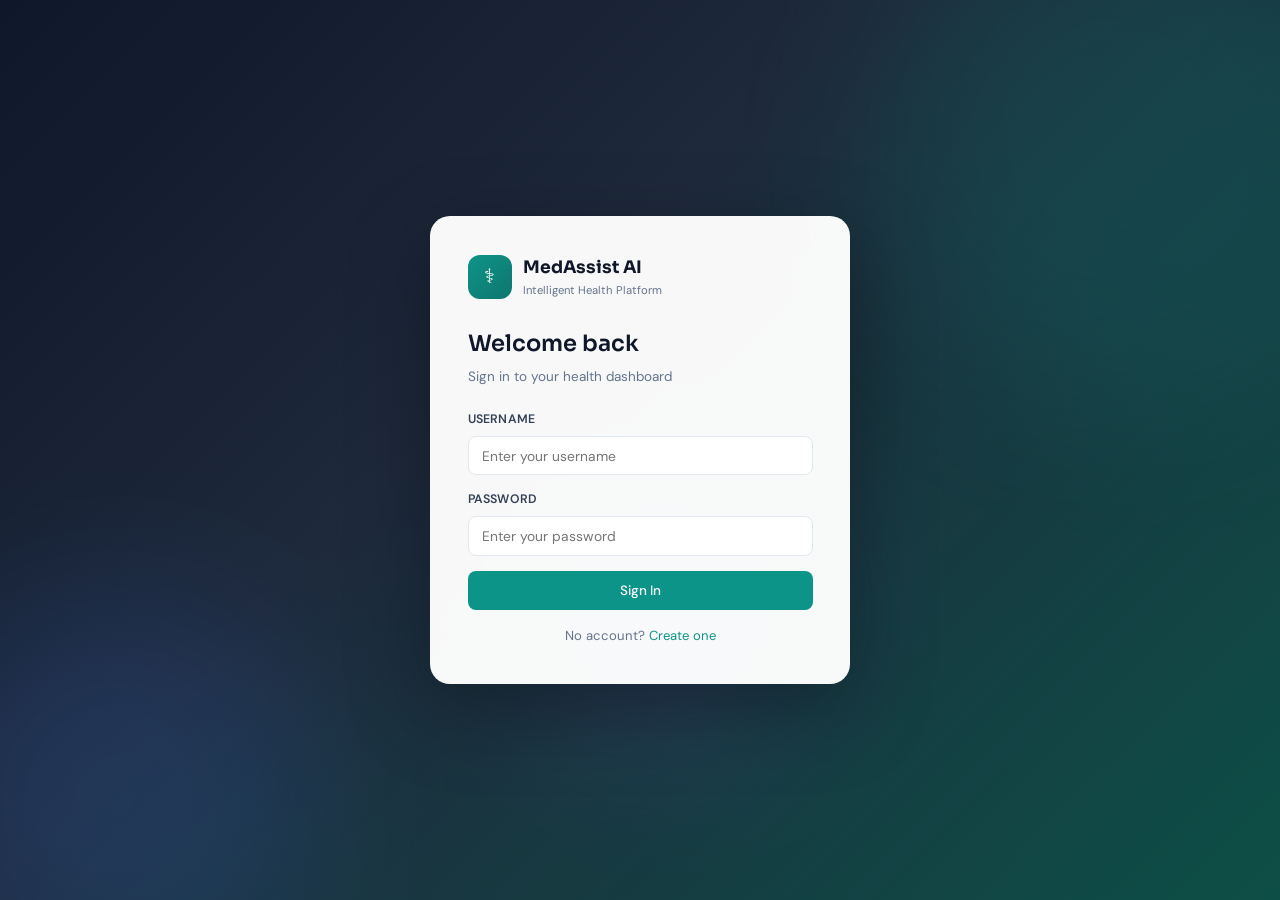
==== frontend/index.html @ d4e904cc "Commit full web app" ====
<!DOCTYPE html>
<html lang="en">
<head>
  <meta charset="UTF-8" />
  <meta name="viewport" content="width=device-width, initial-scale=1.0" />
  <title>MedAssist AI — Intelligent Health Platform</title>
  <link rel="stylesheet" href="style.css" />
  <link rel="preconnect" href="https://fonts.googleapis.com" />
  <link href="https://fonts.googleapis.com/css2?family=DM+Sans:wght@300;400;500;600&family=Sora:wght@400;600;700&display=swap" rel="stylesheet" />
</head>
<body>

<!-- ═══════════════════════════════════════════════════════════
     AUTH SCREENS
════════════════════════════════════════════════════════════ -->
<div id="auth-screen" class="auth-screen">
  <div class="auth-bg">
    <div class="auth-blob auth-blob-1"></div>
    <div class="auth-blob auth-blob-2"></div>
    <div class="auth-blob auth-blob-3"></div>
  </div>

  <div class="auth-card">
    <div class="auth-logo">
      <div class="auth-logo-icon">⚕</div>
      <div>
        <div class="auth-logo-title">MedAssist AI</div>
        <div class="auth-logo-sub">Intelligent Health Platform</div>
      </div>
    </div>

    <!-- Login Form -->
    <div id="login-form" class="auth-panel active">
      <h2 class="auth-heading">Welcome back</h2>
      <p class="auth-desc">Sign in to your health dashboard</p>
      <div id="login-error" class="form-message error hidden"></div>
      <div class="form-group">
        <label>Username</label>
        <input type="text" id="login-username" placeholder="Enter your username" />
      </div>
      <div class="form-group">
        <label>Password</label>
        <input type="password" id="login-password" placeholder="Enter your password" />
      </div>
      <button class="btn btn-primary btn-full" onclick="handleLogin()">Sign In</button>
      <p class="auth-switch">No account? <a href="#" onclick="switchAuth('register')">Create one</a></p>
    </div>

    <!-- Register Form -->
    <div id="register-form" class="auth-panel">
      <h2 class="auth-heading">Create account</h2>
      <p class="auth-desc">Start managing your health journey</p>
      <div id="register-error" class="form-message error hidden"></div>
      <div id="register-success" class="form-message success hidden"></div>
      <div class="form-group">
        <label>Username</label>
        <input type="text" id="reg-username" placeholder="Choose a username" />
      </div>
      <div class="form-group">
        <label>Email</label>
        <input type="email" id="reg-email" placeholder="Your email address" />
      </div>
      <div class="form-group">
        <label>Password</label>
        <input type="password" id="reg-password" placeholder="Minimum 6 characters" />
      </div>
      <button class="btn btn-primary btn-full" onclick="handleRegister()">Create Account</button>
      <p class="auth-switch">Already have an account? <a href="#" onclick="switchAuth('login')">Sign in</a></p>
    </div>
  </div>
</div>

<!-- ═══════════════════════════════════════════════════════════
     MAIN APP
════════════════════════════════════════════════════════════ -->
<div id="app" class="app hidden">

  <!-- SIDEBAR -->
  <aside id="sidebar" class="sidebar">
    <div class="sidebar-logo">
      <div class="sidebar-logo-icon">⚕</div>
      <span>MedAssist AI</span>
    </div>

    <nav class="sidebar-nav">
      <div class="nav-section-label">Overview</div>
      <a href="#" class="nav-item active" data-section="dashboard" onclick="showSection('dashboard')">
        <span class="nav-icon">⊞</span> Dashboard
      </a>

      <div class="nav-section-label">Health Data</div>
      <a href="#" class="nav-item" data-section="profile" onclick="showSection('profile')">
        <span class="nav-icon">◎</span> My Profile
      </a>
      <a href="#" class="nav-item" data-section="diseases" onclick="showSection('diseases')">
        <span class="nav-icon">♡</span> Conditions
      </a>
      <a href="#" class="nav-item" data-section="medications" onclick="showSection('medications')">
        <span class="nav-icon">✦</span> Medications
      </a>

      <div class="nav-section-label">AI Analysis</div>
      <a href="#" class="nav-item" data-section="med-analyzer" onclick="showSection('med-analyzer')">
        <span class="nav-icon">⚡</span> Drug Safety
      </a>
      <a href="#" class="nav-item" data-section="side-effects" onclick="showSection('side-effects')">
        <span class="nav-icon">◈</span> Side Effects
      </a>
      <a href="#" class="nav-item" data-section="alternatives" onclick="showSection('alternatives')">
        <span class="nav-icon">↔</span> Alternatives
      </a>
      <a href="#" class="nav-item" data-section="nutrition" onclick="showSection('nutrition')">
        <span class="nav-icon">❋</span> Nutrition
      </a>

      <div class="nav-section-label">Tools</div>
      <a href="#" class="nav-item" data-section="ocr" onclick="showSection('ocr')">
        <span class="nav-icon">⊡</span> Upload Reports
      </a>
      <a href="#" class="nav-item" data-section="chat" onclick="showSection('chat')">
        <span class="nav-icon">◉</span> Health Chat
      </a>
      <a href="#" class="nav-item" data-section="history" onclick="showSection('history')">
        <span class="nav-icon">◷</span> History
      </a>
      <a href="#" class="nav-item" data-section="reports" onclick="showSection('reports')">
        <span class="nav-icon">⊞</span> PDF Reports
      </a>
    </nav>

    <div class="sidebar-footer">
      <div class="sidebar-user">
        <div class="sidebar-user-avatar" id="sidebar-avatar">U</div>
        <div class="sidebar-user-info">
          <div id="sidebar-username" class="sidebar-user-name">User</div>
          <div class="sidebar-user-role">Patient</div>
        </div>
      </div>
      <button class="btn-logout" onclick="handleLogout()">Sign Out</button>
    </div>
  </aside>

  <!-- MAIN CONTENT -->
  <main class="main-content">
    <!-- Mobile topbar -->
    <div class="topbar">
      <button class="mobile-menu-btn" onclick="toggleSidebar()">☰</button>
      <div class="topbar-title" id="topbar-title">Dashboard</div>
      <div class="topbar-right">
        <span id="topbar-username" class="topbar-user"></span>
      </div>
    </div>

    <div class="content-area">

      <!-- ── DASHBOARD ── -->
      <section id="section-dashboard" class="section active">
        <div class="page-header">
          <h1>Dashboard</h1>
          <p class="page-subtitle">Your health overview at a glance</p>
        </div>
        <div id="dashboard-stats" class="stats-grid">
          <div class="stat-card stat-teal">
            <div class="stat-number" id="stat-diseases">—</div>
            <div class="stat-label">Conditions</div>
            <div class="stat-icon">♡</div>
          </div>
          <div class="stat-card stat-blue">
            <div class="stat-number" id="stat-meds">—</div>
            <div class="stat-label">Medications</div>
            <div class="stat-icon">✦</div>
          </div>
          <div class="stat-card stat-purple">
            <div class="stat-number" id="stat-reports">—</div>
            <div class="stat-label">Reports Uploaded</div>
            <div class="stat-icon">⊡</div>
          </div>
          <div class="stat-card stat-green">
            <div class="stat-number" id="stat-analyses">—</div>
            <div class="stat-label">Analyses Done</div>
            <div class="stat-icon">⚡</div>
          </div>
        </div>

        <div class="dashboard-grid">
          <div class="card">
            <div class="card-header">
              <h3>Profile Summary</h3>
              <button class="btn btn-sm btn-outline" onclick="showSection('profile')">Edit</button>
            </div>
            <div id="dashboard-profile" class="profile-summary">
              <p class="empty-state">No profile yet. <a href="#" onclick="showSection('profile')">Set up your profile →</a></p>
            </div>
          </div>
          <div class="card">
            <div class="card-header">
              <h3>Recent Analyses</h3>
              <button class="btn btn-sm btn-outline" onclick="showSection('history')">View All</button>
            </div>
            <div id="dashboard-recent" class="recent-list">
              <p class="empty-state">No analyses yet.</p>
            </div>
          </div>
        </div>

        <div class="card mt-4">
          <div class="card-header"><h3>Quick Actions</h3></div>
          <div class="quick-actions">
            <button class="quick-action-btn" onclick="showSection('med-analyzer')">
              <span>⚡</span><span>Analyze Drugs</span>
            </button>
            <button class="quick-action-btn" onclick="showSection('side-effects')">
              <span>◈</span><span>Side Effects</span>
            </button>
            <button class="quick-action-btn" onclick="showSection('nutrition')">
              <span>❋</span><span>Nutrition Guide</span>
            </button>
            <button class="quick-action-btn" onclick="showSection('ocr')">
              <span>⊡</span><span>Upload Report</span>
            </button>
            <button class="quick-action-btn" onclick="generatePDF()">
              <span>⊞</span><span>Generate PDF</span>
            </button>
            <button class="quick-action-btn" onclick="showSection('chat')">
              <span>◉</span><span>Health Chat</span>
            </button>
          </div>
        </div>
      </section>

      <!-- ── PROFILE ── -->
      <section id="section-profile" class="section">
        <div class="page-header">
          <h1>My Health Profile</h1>
          <p class="page-subtitle">Your personal health information</p>
        </div>
        <div class="card">
          <div id="profile-msg" class="form-message hidden"></div>
          <div class="form-grid">
            <div class="form-group">
              <label>Full Name *</label>
              <input type="text" id="p-name" placeholder="Your full name" />
            </div>
            <div class="form-group">
              <label>Age</label>
              <input type="number" id="p-age" placeholder="Age in years" min="1" max="150" />
            </div>
            <div class="form-group">
              <label>Gender</label>
              <select id="p-gender">
                <option value="">Select gender</option>
                <option>Male</option>
                <option>Female</option>
                <option>Non-binary</option>
                <option>Prefer not to say</option>
              </select>
            </div>
            <div class="form-group">
              <label>Weight (kg)</label>
              <input type="number" id="p-weight" placeholder="Weight in kg" step="0.1" />
            </div>
            <div class="form-group">
              <label>Height (cm)</label>
              <input type="number" id="p-height" placeholder="Height in cm" step="0.1" />
            </div>
            <div class="form-group">
              <label>Blood Group</label>
              <select id="p-blood">
                <option value="">Select blood group</option>
                <option>A+</option><option>A-</option>
                <option>B+</option><option>B-</option>
                <option>AB+</option><option>AB-</option>
                <option>O+</option><option>O-</option>
              </select>
            </div>
          </div>
          <button class="btn btn-primary" onclick="saveProfile()">Save Profile</button>
        </div>
      </section>

      <!-- ── DISEASES ── -->
      <section id="section-diseases" class="section">
        <div class="page-header">
          <h1>Medical Conditions</h1>
          <p class="page-subtitle">Track your health conditions</p>
        </div>
        <div class="card">
          <div class="card-header"><h3>Add Condition</h3></div>
          <div id="disease-msg" class="form-message hidden"></div>
          <div class="form-grid">
            <div class="form-group">
              <label>Condition Name *</label>
              <input type="text" id="d-name" placeholder="e.g. Diabetes, Hypertension" />
            </div>
            <div class="form-group">
              <label>Severity</label>
              <select id="d-severity">
                <option value="">Select severity</option>
                <option>Mild</option><option>Moderate</option><option>Severe</option><option>Chronic</option>
              </select>
            </div>
            <div class="form-group">
              <label>Diagnosis Date</label>
              <input type="date" id="d-date" />
            </div>
            <div class="form-group form-span-2">
              <label>Notes</label>
              <input type="text" id="d-notes" placeholder="Additional notes (optional)" />
            </div>
          </div>
          <button class="btn btn-primary" onclick="addDisease()">Add Condition</button>
        </div>
        <div class="card mt-4">
          <div class="card-header"><h3>My Conditions</h3></div>
          <div id="diseases-list" class="items-list">
            <p class="empty-state">No conditions recorded.</p>
          </div>
        </div>
      </section>

      <!-- ── MEDICATIONS ── -->
      <section id="section-medications" class="section">
        <div class="page-header">
          <h1>Medications</h1>
          <p class="page-subtitle">Track your current medications</p>
        </div>
        <div class="card">
          <div class="card-header"><h3>Add Medication</h3></div>
          <div id="med-msg" class="form-message hidden"></div>
          <div class="form-grid">
            <div class="form-group">
              <label>Medicine Name *</label>
              <input type="text" id="m-name" placeholder="e.g. Metformin, Lisinopril" />
            </div>
            <div class="form-group">
              <label>Dosage</label>
              <input type="text" id="m-dosage" placeholder="e.g. 500mg, 10mg" />
            </div>
            <div class="form-group">
              <label>Frequency</label>
              <select id="m-frequency">
                <option value="">Select frequency</option>
                <option>Once daily</option>
                <option>Twice daily</option>
                <option>Three times daily</option>
                <option>Four times daily</option>
                <option>Every 8 hours</option>
                <option>Every 12 hours</option>
                <option>As needed</option>
                <option>Weekly</option>
              </select>
            </div>
            <div class="form-group form-span-2">
              <label>Notes</label>
              <input type="text" id="m-notes" placeholder="e.g. Take with food, Before bedtime" />
            </div>
          </div>
          <button class="btn btn-primary" onclick="addMedication()">Add Medication</button>
        </div>
        <div class="card mt-4">
          <div class="card-header"><h3>Current Medications</h3></div>
          <div id="medications-list" class="items-list">
            <p class="empty-state">No medications recorded.</p>
          </div>
        </div>
      </section>

      <!-- ── OCR UPLOAD ── -->
      <section id="section-ocr" class="section">
        <div class="page-header">
          <h1>Upload Medical Reports</h1>
          <p class="page-subtitle">Extract information from prescriptions and reports using AI-powered OCR</p>
        </div>
        <div class="card">
          <div class="upload-zone" id="upload-zone" onclick="document.getElementById('ocr-file').click()">
            <div class="upload-icon">⊡</div>
            <div class="upload-title">Drop your file here</div>
            <div class="upload-sub">PDF, PNG, JPG, JPEG — Max 20MB</div>
            <button class="btn btn-outline mt-2">Choose File</button>
            <input type="file" id="ocr-file" accept=".pdf,.png,.jpg,.jpeg" style="display:none" onchange="handleFileSelect(this)" />
          </div>
          <div id="ocr-selected" class="ocr-selected hidden">
            <div class="selected-file">
              <span id="ocr-filename">—</span>
              <button class="btn btn-sm btn-primary" onclick="uploadOCR()">
                <span id="ocr-btn-text">Extract Text</span>
              </button>
            </div>
          </div>
        </div>

        <div id="ocr-result-card" class="card mt-4 hidden">
          <div class="card-header"><h3>Extracted Content</h3></div>
          <div id="ocr-result-body"></div>
        </div>

        <div class="card mt-4">
          <div class="card-header"><h3>Uploaded Reports</h3></div>
          <div id="ocr-history-list" class="items-list">
            <p class="empty-state">No reports uploaded yet.</p>
          </div>
        </div>
      </section>

      <!-- ── MEDICATION ANALYZER ── -->
      <section id="section-med-analyzer" class="section">
        <div class="page-header">
          <h1>Drug Safety Analyzer</h1>
          <p class="page-subtitle">Check medication interactions and safety risks using AI</p>
        </div>
        <div class="card">
          <div class="form-group">
            <label>Enter Medicines (one per line or comma-separated)</label>
            <textarea id="ma-medicines" rows="4" placeholder="Paracetamol&#10;Ibuprofen&#10;Aspirin"></textarea>
          </div>
          <button class="btn btn-primary" onclick="analyzeMedications()">
            <span id="ma-btn-text">⚡ Analyze Safety</span>
          </button>
        </div>

        <div id="ma-result" class="hidden"></div>
      </section>

      <!-- ── SIDE EFFECTS ── -->
      <section id="section-side-effects" class="section">
        <div class="page-header">
          <h1>Side Effect Analyzer</h1>
          <p class="page-subtitle">Get comprehensive side effect information for any medication</p>
        </div>
        <div class="card">
          <div class="form-group">
            <label>Medicine Name</label>
            <input type="text" id="se-medicine" placeholder="e.g. Metformin, Aspirin, Omeprazole" />
          </div>
          <button class="btn btn-primary" onclick="analyzeSideEffects()">
            <span id="se-btn-text">◈ Get Side Effects</span>
          </button>
        </div>

        <div id="se-result" class="hidden"></div>
      </section>

      <!-- ── ALTERNATIVES ── -->
      <section id="section-alternatives" class="section">
        <div class="page-header">
          <h1>Alternative Medicines</h1>
          <p class="page-subtitle">Discover safer or more accessible alternatives to your medications</p>
        </div>
        <div class="card">
          <div class="form-group">
            <label>Medicine Name</label>
            <input type="text" id="alt-medicine" placeholder="e.g. Ibuprofen, Metoprolol, Atorvastatin" />
          </div>
          <button class="btn btn-primary" onclick="analyzeAlternatives()">
            <span id="alt-btn-text">↔ Find Alternatives</span>
          </button>
        </div>

        <div id="alt-result" class="hidden"></div>
      </section>

      <!-- ── NUTRITION ── -->
      <section id="section-nutrition" class="section">
        <div class="page-header">
          <h1>Personalized Nutrition Guide</h1>
          <p class="page-subtitle">AI-generated dietary guidance based on your health profile, conditions, and medications</p>
        </div>
        <div class="card">
          <p>Your personalized nutrition plan is based on your saved profile, conditions, and medications.</p>
          <div class="disclaimer-box">
            ⚠️ <strong>Educational guidance only.</strong> This is not a substitute for professional dietitian advice.
          </div>
          <button class="btn btn-primary mt-3" onclick="analyzeNutrition()">
            <span id="nut-btn-text">❋ Generate My Nutrition Plan</span>
          </button>
        </div>

        <div id="nut-result" class="hidden"></div>
      </section>

      <!-- ── CHAT ── -->
      <section id="section-chat" class="section">
        <div class="page-header">
          <h1>Health Chat Assistant</h1>
          <p class="page-subtitle">Ask anything about your health, medications, or conditions</p>
        </div>
        <div class="chat-container card">
          <div class="chat-messages" id="chat-messages">
            <div class="chat-welcome">
              <div class="chat-welcome-icon">◉</div>
              <h3>Hello! I'm your AI health assistant.</h3>
              <p>Ask me about medications, side effects, drug interactions, or dietary advice.</p>
              <div class="chat-suggestions">
                <button class="chat-suggestion" onclick="sendSuggestion('What are the side effects of Metformin?')">Side effects of Metformin?</button>
                <button class="chat-suggestion" onclick="sendSuggestion('Can I take Ibuprofen and Aspirin together?')">Ibuprofen + Aspirin safe?</button>
                <button class="chat-suggestion" onclick="sendSuggestion('What foods should I avoid with diabetes?')">Foods to avoid for diabetes</button>
              </div>
            </div>
          </div>
          <div class="chat-input-area">
            <input type="text" id="chat-input" placeholder="Ask a health question..." onkeypress="if(event.key==='Enter') sendChat()" />
            <button class="btn btn-primary" onclick="sendChat()">Send</button>
            <button class="btn btn-outline" onclick="clearChat()" title="Clear history">✕</button>
          </div>
        </div>
      </section>

      <!-- ── HISTORY ── -->
      <section id="section-history" class="section">
        <div class="page-header">
          <h1>Analysis History</h1>
          <p class="page-subtitle">Your previous AI analyses and results</p>
        </div>
        <div class="card">
          <div id="history-list" class="items-list">
            <p class="empty-state">No analyses yet.</p>
          </div>
        </div>
      </section>

      <!-- ── PDF REPORTS ── -->
      <section id="section-reports" class="section">
        <div class="page-header">
          <h1>PDF Health Reports</h1>
          <p class="page-subtitle">Generate and download your comprehensive health report</p>
        </div>
        <div class="card">
          <h3 class="mb-2">Generate New Report</h3>
          <p class="text-muted mb-3">Your report will include your profile, conditions, medications, and recent analyses.</p>
          <div id="pdf-msg" class="form-message hidden"></div>
          <button class="btn btn-primary" onclick="generatePDF()">
            <span id="pdf-btn-text">⊞ Generate PDF Report</span>
          </button>
        </div>
        <div class="card mt-4">
          <div class="card-header"><h3>Generated Reports</h3></div>
          <div id="reports-list" class="items-list">
            <p class="empty-state">No reports generated yet.</p>
          </div>
        </div>
      </section>

    </div><!-- end content-area -->
  </main>
</div><!-- end app -->

<!-- Global Loading Overlay -->
<div id="loading-overlay" class="loading-overlay hidden">
  <div class="loading-spinner"></div>
  <div class="loading-text" id="loading-text">Analyzing...</div>
</div>

<!-- Toast Notification -->
<div id="toast" class="toast hidden"></div>

<script src="script.js"></script>
</body>
</html>
---- frontend/style.css ----
/* ═══════════════════════════════════════════════════════════
   MedAssist AI — Stylesheet
   Modern healthcare design with teal accent palette
════════════════════════════════════════════════════════════ */

:root {
  --teal: #0d9488;
  --teal-light: #14b8a6;
  --teal-xlight: #ccfbf1;
  --teal-dark: #0f766e;
  --blue: #3b82f6;
  --blue-light: #eff6ff;
  --purple: #8b5cf6;
  --purple-light: #f5f3ff;
  --green: #22c55e;
  --green-light: #f0fdf4;
  --orange: #f59e0b;
  --orange-light: #fffbeb;
  --red: #ef4444;
  --red-light: #fef2f2;
  --dark: #0f172a;
  --dark-2: #1e293b;
  --dark-3: #334155;
  --gray: #64748b;
  --gray-light: #94a3b8;
  --border: #e2e8f0;
  --bg: #f8fafc;
  --bg-2: #f1f5f9;
  --white: #ffffff;
  --sidebar-w: 240px;
  --topbar-h: 60px;
  --radius: 12px;
  --radius-sm: 8px;
  --shadow: 0 1px 3px rgba(0,0,0,.08), 0 4px 16px rgba(0,0,0,.05);
  --shadow-md: 0 4px 6px rgba(0,0,0,.07), 0 10px 40px rgba(0,0,0,.08);
  --font-body: 'DM Sans', -apple-system, sans-serif;
  --font-heading: 'Sora', -apple-system, sans-serif;
}

*, *::before, *::after { box-sizing: border-box; margin: 0; padding: 0; }

html { font-size: 15px; scroll-behavior: smooth; }

body {
  font-family: var(--font-body);
  background: var(--bg);
  color: var(--dark-2);
  line-height: 1.6;
  -webkit-font-smoothing: antialiased;
}

.hidden { display: none !important; }
a { color: var(--teal); text-decoration: none; }
a:hover { text-decoration: underline; }
textarea { resize: vertical; }

/* ── TYPOGRAPHY ─────────────────────────────────────────── */
h1 { font-family: var(--font-heading); font-size: 1.7rem; font-weight: 700; color: var(--dark); }
h2 { font-family: var(--font-heading); font-size: 1.35rem; font-weight: 600; color: var(--dark); }
h3 { font-family: var(--font-heading); font-size: 1.05rem; font-weight: 600; color: var(--dark-2); }
.text-muted { color: var(--gray); font-size: 0.9rem; }
.mb-2 { margin-bottom: 0.5rem; }
.mb-3 { margin-bottom: 0.75rem; }
.mt-2 { margin-top: 0.5rem; }
.mt-3 { margin-top: 0.75rem; }
.mt-4 { margin-top: 1.25rem; }

/* ═══════════════════════════════════════════════════════════
   AUTH SCREEN
════════════════════════════════════════════════════════════ */
.auth-screen {
  min-height: 100vh;
  display: flex;
  align-items: center;
  justify-content: center;
  background: linear-gradient(135deg, #0f172a 0%, #1e293b 40%, #0d4f47 100%);
  position: relative;
  overflow: hidden;
}

.auth-bg { position: absolute; inset: 0; pointer-events: none; }
.auth-blob {
  position: absolute;
  border-radius: 50%;
  filter: blur(80px);
  opacity: 0.15;
  animation: blob-float 8s ease-in-out infinite;
}
.auth-blob-1 { width: 500px; height: 500px; background: var(--teal); top: -100px; right: -100px; }
.auth-blob-2 { width: 400px; height: 400px; background: var(--blue); bottom: -100px; left: -80px; animation-delay: -3s; }
.auth-blob-3 { width: 300px; height: 300px; background: var(--purple); top: 50%; left: 40%; animation-delay: -5s; }
@keyframes blob-float { 0%,100% { transform: translateY(0) scale(1); } 50% { transform: translateY(-20px) scale(1.05); } }

.auth-card {
  background: rgba(255,255,255,0.97);
  border-radius: 20px;
  padding: 2.5rem;
  width: 420px;
  max-width: 95vw;
  box-shadow: 0 25px 80px rgba(0,0,0,0.35);
  position: relative;
  z-index: 2;
}

.auth-logo {
  display: flex;
  align-items: center;
  gap: 0.75rem;
  margin-bottom: 1.75rem;
}
.auth-logo-icon {
  width: 44px; height: 44px;
  background: linear-gradient(135deg, var(--teal) 0%, var(--teal-dark) 100%);
  border-radius: 12px;
  display: flex; align-items: center; justify-content: center;
  font-size: 1.3rem; color: white;
}
.auth-logo-title { font-family: var(--font-heading); font-weight: 700; font-size: 1.15rem; color: var(--dark); }
.auth-logo-sub { font-size: 0.75rem; color: var(--gray); }

.auth-panel { display: none; }
.auth-panel.active { display: block; }

.auth-heading { font-family: var(--font-heading); font-size: 1.5rem; margin-bottom: 0.3rem; }
.auth-desc { color: var(--gray); font-size: 0.9rem; margin-bottom: 1.5rem; }
.auth-switch { text-align: center; margin-top: 1rem; font-size: 0.875rem; color: var(--gray); }

/* ═══════════════════════════════════════════════════════════
   FORMS
════════════════════════════════════════════════════════════ */
.form-group {
  margin-bottom: 1rem;
}
.form-group label {
  display: block;
  font-size: 0.82rem;
  font-weight: 600;
  color: var(--dark-3);
  margin-bottom: 0.4rem;
  letter-spacing: 0.02em;
  text-transform: uppercase;
}
.form-group input,
.form-group select,
.form-group textarea {
  width: 100%;
  padding: 0.65rem 0.9rem;
  border: 1.5px solid var(--border);
  border-radius: var(--radius-sm);
  font-family: var(--font-body);
  font-size: 0.92rem;
  color: var(--dark-2);
  background: var(--white);
  transition: border-color .2s, box-shadow .2s;
  outline: none;
}
.form-group input:focus,
.form-group select:focus,
.form-group textarea:focus {
  border-color: var(--teal);
  box-shadow: 0 0 0 3px rgba(13,148,136,0.12);
}
.form-grid {
  display: grid;
  grid-template-columns: 1fr 1fr;
  gap: 0.75rem 1rem;
  margin-bottom: 1.25rem;
}
.form-span-2 { grid-column: span 2; }

.form-message {
  padding: 0.75rem 1rem;
  border-radius: var(--radius-sm);
  font-size: 0.875rem;
  margin-bottom: 1rem;
}
.form-message.error { background: var(--red-light); color: #b91c1c; border: 1px solid #fca5a5; }
.form-message.success { background: var(--green-light); color: #15803d; border: 1px solid #86efac; }
.form-message.info { background: var(--blue-light); color: #1e40af; border: 1px solid #93c5fd; }

/* ═══════════════════════════════════════════════════════════
   BUTTONS
════════════════════════════════════════════════════════════ */
.btn {
  display: inline-flex;
  align-items: center;
  gap: 0.4rem;
  padding: 0.6rem 1.25rem;
  border-radius: var(--radius-sm);
  font-family: var(--font-body);
  font-size: 0.9rem;
  font-weight: 500;
  cursor: pointer;
  border: none;
  transition: all .2s;
  text-decoration: none;
}
.btn:disabled { opacity: 0.6; cursor: not-allowed; }
.btn-primary { background: var(--teal); color: white; }
.btn-primary:hover:not(:disabled) { background: var(--teal-dark); transform: translateY(-1px); box-shadow: 0 4px 12px rgba(13,148,136,0.3); }
.btn-outline { background: transparent; color: var(--teal); border: 1.5px solid var(--teal); }
.btn-outline:hover:not(:disabled) { background: var(--teal-xlight); }
.btn-danger { background: var(--red); color: white; }
.btn-danger:hover:not(:disabled) { background: #dc2626; }
.btn-ghost { background: transparent; color: var(--gray); border: 1.5px solid var(--border); }
.btn-ghost:hover { background: var(--bg-2); }
.btn-sm { padding: 0.35rem 0.75rem; font-size: 0.8rem; }
.btn-full { width: 100%; justify-content: center; padding: 0.75rem; }

.btn-logout {
  width: 100%;
  padding: 0.5rem;
  background: transparent;
  border: 1.5px solid rgba(255,255,255,0.15);
  color: rgba(255,255,255,0.7);
  border-radius: var(--radius-sm);
  font-size: 0.8rem;
  cursor: pointer;
  transition: all .2s;
  font-family: var(--font-body);
}
.btn-logout:hover { background: rgba(255,255,255,0.08); color: white; }

/* ═══════════════════════════════════════════════════════════
   LAYOUT — APP SHELL
════════════════════════════════════════════════════════════ */
.app {
  display: flex;
  min-height: 100vh;
}

/* ── SIDEBAR ─────────────────────────────────────────────── */
.sidebar {
  width: var(--sidebar-w);
  background: var(--dark);
  color: rgba(255,255,255,0.85);
  display: flex;
  flex-direction: column;
  position: fixed;
  top: 0; left: 0;
  height: 100vh;
  z-index: 100;
  overflow-y: auto;
  transition: transform .3s ease;
}
.sidebar-logo {
  display: flex;
  align-items: center;
  gap: 0.65rem;
  padding: 1.25rem 1.1rem;
  border-bottom: 1px solid rgba(255,255,255,0.08);
  font-family: var(--font-heading);
  font-weight: 700;
  font-size: 0.95rem;
  color: white;
}
.sidebar-logo-icon {
  width: 34px; height: 34px;
  background: var(--teal);
  border-radius: 9px;
  display: flex; align-items: center; justify-content: center;
  font-size: 1rem; flex-shrink: 0;
}
.sidebar-nav {
  flex: 1;
  padding: 0.75rem 0.6rem;
  overflow-y: auto;
}
.nav-section-label {
  font-size: 0.68rem;
  font-weight: 600;
  text-transform: uppercase;
  letter-spacing: 0.1em;
  color: rgba(255,255,255,0.35);
  padding: 0.75rem 0.5rem 0.3rem;
}
.nav-item {
  display: flex;
  align-items: center;
  gap: 0.6rem;
  padding: 0.55rem 0.75rem;
  border-radius: var(--radius-sm);
  color: rgba(255,255,255,0.65);
  font-size: 0.875rem;
  font-weight: 500;
  transition: all .15s;
  cursor: pointer;
  text-decoration: none;
  margin-bottom: 1px;
}
.nav-item:hover { background: rgba(255,255,255,0.07); color: rgba(255,255,255,0.9); }
.nav-item.active { background: var(--teal); color: white; }
.nav-icon { width: 20px; text-align: center; font-size: 0.9rem; opacity: 0.9; }
.sidebar-footer {
  padding: 1rem;
  border-top: 1px solid rgba(255,255,255,0.08);
}
.sidebar-user {
  display: flex;
  align-items: center;
  gap: 0.6rem;
  margin-bottom: 0.6rem;
}
.sidebar-user-avatar {
  width: 32px; height: 32px;
  background: var(--teal);
  border-radius: 50%;
  display: flex; align-items: center; justify-content: center;
  font-size: 0.8rem;
  font-weight: 600;
  color: white;
  text-transform: uppercase;
}
.sidebar-user-name { font-size: 0.85rem; font-weight: 600; color: white; }
.sidebar-user-role { font-size: 0.72rem; color: rgba(255,255,255,0.4); }

/* ── MAIN CONTENT ────────────────────────────────────────── */
.main-content {
  flex: 1;
  margin-left: var(--sidebar-w);
  display: flex;
  flex-direction: column;
  min-height: 100vh;
}

.topbar {
  position: sticky;
  top: 0;
  height: var(--topbar-h);
  background: var(--white);
  border-bottom: 1px solid var(--border);
  display: flex;
  align-items: center;
  padding: 0 1.5rem;
  gap: 1rem;
  z-index: 50;
  box-shadow: 0 1px 4px rgba(0,0,0,0.06);
}
.topbar-title {
  font-family: var(--font-heading);
  font-weight: 600;
  font-size: 1rem;
  color: var(--dark-2);
  flex: 1;
}
.topbar-right { color: var(--gray); font-size: 0.85rem; }
.topbar-user { font-weight: 500; color: var(--dark-3); }
.mobile-menu-btn {
  display: none;
  background: none;
  border: none;
  font-size: 1.2rem;
  cursor: pointer;
  color: var(--dark-2);
}

.content-area { padding: 1.5rem; flex: 1; }

/* ── SECTIONS ────────────────────────────────────────────── */
.section { display: none; }
.section.active { display: block; animation: fade-in .2s ease; }
@keyframes fade-in { from { opacity: 0; transform: translateY(4px); } to { opacity: 1; transform: translateY(0); } }

.page-header { margin-bottom: 1.5rem; }
.page-header h1 { margin-bottom: 0.25rem; }
.page-subtitle { color: var(--gray); font-size: 0.92rem; }

/* ── CARDS ───────────────────────────────────────────────── */
.card {
  background: var(--white);
  border-radius: var(--radius);
  padding: 1.4rem;
  box-shadow: var(--shadow);
  border: 1px solid var(--border);
}
.card-header {
  display: flex;
  align-items: center;
  justify-content: space-between;
  margin-bottom: 1.1rem;
}
.card-header h3 { font-size: 1rem; }

/* ── DASHBOARD ───────────────────────────────────────────── */
.stats-grid {
  display: grid;
  grid-template-columns: repeat(4, 1fr);
  gap: 1rem;
  margin-bottom: 1.25rem;
}
.stat-card {
  border-radius: var(--radius);
  padding: 1.25rem 1.4rem;
  position: relative;
  overflow: hidden;
  color: white;
}
.stat-teal { background: linear-gradient(135deg, var(--teal) 0%, var(--teal-dark) 100%); }
.stat-blue { background: linear-gradient(135deg, #3b82f6 0%, #2563eb 100%); }
.stat-purple { background: linear-gradient(135deg, #8b5cf6 0%, #7c3aed 100%); }
.stat-green { background: linear-gradient(135deg, #22c55e 0%, #16a34a 100%); }
.stat-number { font-family: var(--font-heading); font-size: 2rem; font-weight: 700; line-height: 1; }
.stat-label { font-size: 0.8rem; opacity: 0.85; margin-top: 0.3rem; }
.stat-icon { position: absolute; right: 1rem; top: 50%; transform: translateY(-50%); font-size: 2.2rem; opacity: 0.15; }

.dashboard-grid {
  display: grid;
  grid-template-columns: 1fr 1fr;
  gap: 1rem;
}
.profile-summary { color: var(--dark-2); font-size: 0.9rem; line-height: 1.8; }
.profile-summary .pi { display: flex; gap: 0.5rem; }
.profile-summary .pi-label { color: var(--gray); min-width: 80px; font-size: 0.8rem; font-weight: 600; text-transform: uppercase; }

.quick-actions {
  display: grid;
  grid-template-columns: repeat(6, 1fr);
  gap: 0.75rem;
}
.quick-action-btn {
  display: flex;
  flex-direction: column;
  align-items: center;
  gap: 0.4rem;
  padding: 1rem 0.5rem;
  background: var(--bg);
  border: 1.5px solid var(--border);
  border-radius: var(--radius);
  cursor: pointer;
  font-size: 0.78rem;
  font-family: var(--font-body);
  color: var(--dark-3);
  font-weight: 500;
  transition: all .2s;
}
.quick-action-btn span:first-child { font-size: 1.4rem; }
.quick-action-btn:hover { border-color: var(--teal); background: var(--teal-xlight); color: var(--teal-dark); }

.recent-list { display: flex; flex-direction: column; gap: 0.5rem; }
.recent-item {
  display: flex;
  align-items: center;
  gap: 0.75rem;
  padding: 0.5rem;
  border-radius: var(--radius-sm);
  border: 1px solid var(--border);
  font-size: 0.85rem;
}
.recent-badge {
  padding: 0.2rem 0.6rem;
  border-radius: 100px;
  font-size: 0.7rem;
  font-weight: 600;
  background: var(--teal-xlight);
  color: var(--teal-dark);
}
.recent-text { flex: 1; }
.recent-date { color: var(--gray-light); font-size: 0.75rem; }

/* ── ITEMS LIST (diseases, medications) ──────────────────── */
.items-list { display: flex; flex-direction: column; gap: 0.6rem; }
.item-row {
  display: flex;
  align-items: center;
  gap: 0.75rem;
  padding: 0.8rem 1rem;
  background: var(--bg);
  border-radius: var(--radius-sm);
  border: 1px solid var(--border);
  transition: border-color .15s;
}
.item-row:hover { border-color: var(--teal); }
.item-icon {
  width: 36px; height: 36px;
  border-radius: 10px;
  display: flex; align-items: center; justify-content: center;
  font-size: 0.9rem;
  flex-shrink: 0;
}
.item-icon-teal { background: var(--teal-xlight); color: var(--teal); }
.item-icon-blue { background: var(--blue-light); color: var(--blue); }
.item-body { flex: 1; }
.item-title { font-weight: 600; font-size: 0.9rem; color: var(--dark-2); }
.item-subtitle { font-size: 0.78rem; color: var(--gray); margin-top: 1px; }
.item-actions { display: flex; gap: 0.4rem; }
.empty-state { color: var(--gray-light); font-size: 0.9rem; text-align: center; padding: 1.5rem; }
.badge {
  display: inline-block;
  padding: 0.15rem 0.55rem;
  border-radius: 100px;
  font-size: 0.72rem;
  font-weight: 600;
}
.badge-teal { background: var(--teal-xlight); color: var(--teal-dark); }
.badge-orange { background: var(--orange-light); color: #b45309; }
.badge-red { background: var(--red-light); color: #b91c1c; }
.badge-green { background: var(--green-light); color: #15803d; }
.badge-blue { background: var(--blue-light); color: #1e40af; }

/* ── OCR UPLOAD ──────────────────────────────────────────── */
.upload-zone {
  border: 2.5px dashed var(--border);
  border-radius: var(--radius);
  padding: 3rem 2rem;
  text-align: center;
  cursor: pointer;
  transition: all .2s;
  background: var(--bg);
}
.upload-zone:hover { border-color: var(--teal); background: var(--teal-xlight); }
.upload-icon { font-size: 3rem; margin-bottom: 0.75rem; opacity: 0.4; }
.upload-title { font-family: var(--font-heading); font-weight: 600; margin-bottom: 0.25rem; }
.upload-sub { color: var(--gray); font-size: 0.85rem; }
.ocr-selected { margin-top: 1rem; }
.selected-file {
  display: flex;
  align-items: center;
  justify-content: space-between;
  padding: 0.75rem 1rem;
  background: var(--teal-xlight);
  border-radius: var(--radius-sm);
  border: 1px solid #99f6e4;
  font-size: 0.875rem;
  color: var(--teal-dark);
  font-weight: 500;
  gap: 1rem;
}

/* ── AI ANALYSIS RESULTS ─────────────────────────────────── */
.result-card {
  background: var(--white);
  border-radius: var(--radius);
  border: 1px solid var(--border);
  box-shadow: var(--shadow);
  overflow: hidden;
  margin-top: 1.25rem;
}
.result-header {
  padding: 1.25rem 1.4rem;
  display: flex;
  align-items: center;
  gap: 1rem;
  border-bottom: 1px solid var(--border);
}
.result-risk-badge {
  padding: 0.35rem 1rem;
  border-radius: 100px;
  font-size: 0.85rem;
  font-weight: 700;
}
.risk-safe { background: var(--green-light); color: #15803d; border: 1.5px solid #86efac; }
.risk-moderate { background: var(--orange-light); color: #b45309; border: 1.5px solid #fcd34d; }
.risk-high { background: var(--red-light); color: #b91c1c; border: 1.5px solid #fca5a5; }
.risk-dangerous { background: #450a0a; color: #fca5a5; border: 1.5px solid #7f1d1d; }

.result-body { padding: 1.4rem; }
.result-section { margin-bottom: 1.25rem; }
.result-section-title {
  font-size: 0.8rem;
  font-weight: 700;
  text-transform: uppercase;
  letter-spacing: 0.06em;
  color: var(--gray);
  margin-bottom: 0.5rem;
}
.result-list {
  display: flex;
  flex-direction: column;
  gap: 0.35rem;
}
.result-list-item {
  display: flex;
  align-items: flex-start;
  gap: 0.5rem;
  font-size: 0.875rem;
  color: var(--dark-2);
}
.result-list-item::before { content: "•"; color: var(--teal); font-weight: 700; flex-shrink: 0; }

.alt-cards-grid {
  display: grid;
  grid-template-columns: repeat(auto-fill, minmax(220px, 1fr));
  gap: 0.75rem;
  margin-top: 0.75rem;
}
.alt-card {
  background: var(--bg);
  border-radius: var(--radius-sm);
  padding: 1rem;
  border: 1.5px solid var(--border);
  transition: border-color .15s;
}
.alt-card:hover { border-color: var(--teal); }
.alt-card-name { font-weight: 700; font-size: 0.95rem; margin-bottom: 0.25rem; color: var(--dark); }
.alt-card-type { font-size: 0.72rem; }
.alt-card-reason { font-size: 0.82rem; color: var(--gray); margin-top: 0.4rem; line-height: 1.5; }
.alt-card-note { font-size: 0.78rem; color: var(--orange); margin-top: 0.3rem; }

/* Nutrition cards */
.nut-grid {
  display: grid;
  grid-template-columns: 1fr 1fr;
  gap: 1rem;
  margin-bottom: 1rem;
}
.nut-section {
  background: var(--bg);
  border-radius: var(--radius-sm);
  padding: 1rem;
  border: 1px solid var(--border);
}
.nut-section.eat { border-left: 4px solid var(--green); }
.nut-section.avoid { border-left: 4px solid var(--red); }
.nut-section.tips { border-left: 4px solid var(--teal); }
.nut-item { font-size: 0.85rem; padding: 0.3rem 0; border-bottom: 1px solid var(--border); }
.nut-item:last-child { border-bottom: none; }
.nut-item-food { font-weight: 500; color: var(--dark-2); }
.nut-item-reason { font-size: 0.78rem; color: var(--gray); }

/* OCR result */
.ocr-result-text {
  background: var(--bg);
  border-radius: var(--radius-sm);
  padding: 1rem;
  font-family: 'Courier New', monospace;
  font-size: 0.82rem;
  line-height: 1.7;
  color: var(--dark-2);
  white-space: pre-wrap;
  word-break: break-word;
  max-height: 300px;
  overflow-y: auto;
  border: 1px solid var(--border);
  margin-bottom: 1rem;
}
.ocr-findings {
  display: grid;
  grid-template-columns: repeat(auto-fill, minmax(200px, 1fr));
  gap: 0.75rem;
  margin-top: 0.75rem;
}
.ocr-finding-card {
  background: var(--bg);
  border-radius: var(--radius-sm);
  padding: 0.8rem 1rem;
  border: 1px solid var(--border);
}
.ocr-finding-title { font-size: 0.75rem; font-weight: 700; text-transform: uppercase; color: var(--gray); margin-bottom: 0.4rem; }
.tag {
  display: inline-block;
  margin: 2px;
  padding: 0.15rem 0.5rem;
  background: var(--teal-xlight);
  color: var(--teal-dark);
  border-radius: 100px;
  font-size: 0.75rem;
}

/* ── CHAT ────────────────────────────────────────────────── */
.chat-container {
  padding: 0;
  display: flex;
  flex-direction: column;
  height: calc(100vh - 220px);
  min-height: 450px;
}
.chat-messages {
  flex: 1;
  overflow-y: auto;
  padding: 1.25rem;
  display: flex;
  flex-direction: column;
  gap: 0.75rem;
}
.chat-welcome {
  text-align: center;
  margin: auto;
  max-width: 420px;
  padding: 2rem;
}
.chat-welcome-icon { font-size: 3rem; margin-bottom: 0.75rem; opacity: 0.5; }
.chat-welcome h3 { margin-bottom: 0.4rem; }
.chat-welcome p { color: var(--gray); font-size: 0.9rem; margin-bottom: 1.25rem; }
.chat-suggestions { display: flex; flex-wrap: wrap; gap: 0.5rem; justify-content: center; }
.chat-suggestion {
  padding: 0.4rem 0.85rem;
  border-radius: 100px;
  border: 1.5px solid var(--border);
  background: var(--bg);
  font-size: 0.8rem;
  font-family: var(--font-body);
  cursor: pointer;
  color: var(--dark-3);
  transition: all .15s;
}
.chat-suggestion:hover { border-color: var(--teal); background: var(--teal-xlight); color: var(--teal-dark); }

.chat-msg { display: flex; gap: 0.65rem; max-width: 80%; }
.chat-msg.user { align-self: flex-end; flex-direction: row-reverse; }
.chat-msg-avatar {
  width: 30px; height: 30px;
  border-radius: 50%;
  display: flex; align-items: center; justify-content: center;
  font-size: 0.8rem;
  flex-shrink: 0;
  margin-top: 2px;
}
.chat-msg.user .chat-msg-avatar { background: var(--teal); color: white; }
.chat-msg.assistant .chat-msg-avatar { background: var(--bg-2); color: var(--dark-3); }
.chat-msg-bubble {
  padding: 0.65rem 0.9rem;
  border-radius: 12px;
  font-size: 0.875rem;
  line-height: 1.6;
  white-space: pre-wrap;
  word-break: break-word;
}
.chat-msg.user .chat-msg-bubble { background: var(--teal); color: white; border-bottom-right-radius: 3px; }
.chat-msg.assistant .chat-msg-bubble { background: var(--bg-2); color: var(--dark-2); border-bottom-left-radius: 3px; }

.chat-input-area {
  display: flex;
  gap: 0.6rem;
  padding: 1rem 1.25rem;
  border-top: 1px solid var(--border);
  background: var(--bg);
  border-radius: 0 0 var(--radius) var(--radius);
}
.chat-input-area input {
  flex: 1;
  padding: 0.6rem 1rem;
  border: 1.5px solid var(--border);
  border-radius: var(--radius-sm);
  font-family: var(--font-body);
  font-size: 0.9rem;
  outline: none;
  transition: border-color .2s;
}
.chat-input-area input:focus { border-color: var(--teal); }
.chat-typing {
  display: flex;
  align-items: center;
  gap: 4px;
  padding: 0.65rem 0.9rem;
}
.chat-typing span {
  width: 6px; height: 6px;
  background: var(--gray-light);
  border-radius: 50%;
  animation: typing-bounce .6s ease-in-out infinite;
}
.chat-typing span:nth-child(2) { animation-delay: .1s; }
.chat-typing span:nth-child(3) { animation-delay: .2s; }
@keyframes typing-bounce { 0%,60%,100% { transform: translateY(0); } 30% { transform: translateY(-6px); } }

/* ── HISTORY ─────────────────────────────────────────────── */
.history-item {
  padding: 1rem;
  background: var(--bg);
  border-radius: var(--radius-sm);
  border: 1px solid var(--border);
  margin-bottom: 0.6rem;
}
.history-item-header { display: flex; align-items: center; gap: 0.6rem; margin-bottom: 0.4rem; }
.history-item-type { font-weight: 600; font-size: 0.875rem; }
.history-item-date { color: var(--gray-light); font-size: 0.78rem; margin-left: auto; }
.history-item-input { font-size: 0.82rem; color: var(--gray); }

/* ── DISCLAIMER BOX ──────────────────────────────────────── */
.disclaimer-box {
  background: var(--orange-light);
  border: 1px solid #fde68a;
  border-radius: var(--radius-sm);
  padding: 0.75rem 1rem;
  font-size: 0.85rem;
  color: #92400e;
  margin-top: 0.75rem;
}

/* ── LOADING ─────────────────────────────────────────────── */
.loading-overlay {
  position: fixed;
  inset: 0;
  background: rgba(15,23,42,0.65);
  display: flex;
  flex-direction: column;
  align-items: center;
  justify-content: center;
  z-index: 9999;
  gap: 1rem;
  backdrop-filter: blur(4px);
}
.loading-spinner {
  width: 44px; height: 44px;
  border: 3px solid rgba(255,255,255,0.2);
  border-top-color: var(--teal);
  border-radius: 50%;
  animation: spin 0.7s linear infinite;
}
@keyframes spin { to { transform: rotate(360deg); } }
.loading-text { color: white; font-size: 0.9rem; font-weight: 500; }

/* ── TOAST ───────────────────────────────────────────────── */
.toast {
  position: fixed;
  bottom: 1.5rem; right: 1.5rem;
  background: var(--dark);
  color: white;
  padding: 0.75rem 1.25rem;
  border-radius: var(--radius-sm);
  font-size: 0.875rem;
  box-shadow: var(--shadow-md);
  z-index: 9999;
  max-width: 320px;
  animation: toast-in 0.3s ease;
  border-left: 4px solid var(--teal);
}
.toast.toast-error { border-left-color: var(--red); }
.toast.toast-success { border-left-color: var(--green); }
@keyframes toast-in { from { transform: translateY(10px); opacity: 0; } to { transform: translateY(0); opacity: 1; } }

/* ── REPORTS ─────────────────────────────────────────────── */
.report-item {
  display: flex;
  align-items: center;
  gap: 0.75rem;
  padding: 0.8rem 1rem;
  background: var(--bg);
  border-radius: var(--radius-sm);
  border: 1px solid var(--border);
  margin-bottom: 0.5rem;
}
.report-icon { font-size: 1.5rem; color: var(--red); }
.report-name { font-size: 0.875rem; font-weight: 500; flex: 1; word-break: break-all; }
.report-date { font-size: 0.78rem; color: var(--gray-light); }

/* ═══════════════════════════════════════════════════════════
   SCROLLBARS
════════════════════════════════════════════════════════════ */
::-webkit-scrollbar { width: 6px; }
::-webkit-scrollbar-track { background: transparent; }
::-webkit-scrollbar-thumb { background: var(--border); border-radius: 3px; }
::-webkit-scrollbar-thumb:hover { background: var(--gray-light); }

/* ═══════════════════════════════════════════════════════════
   RESPONSIVE
════════════════════════════════════════════════════════════ */
@media (max-width: 1024px) {
  .stats-grid { grid-template-columns: repeat(2, 1fr); }
  .quick-actions { grid-template-columns: repeat(3, 1fr); }
  .dashboard-grid { grid-template-columns: 1fr; }
}

@media (max-width: 768px) {
  :root { --sidebar-w: 240px; }
  .sidebar { transform: translateX(-100%); }
  .sidebar.open { transform: translateX(0); }
  .main-content { margin-left: 0; }
  .mobile-menu-btn { display: flex; }
  .stats-grid { grid-template-columns: 1fr 1fr; }
  .quick-actions { grid-template-columns: repeat(3, 1fr); }
  .form-grid { grid-template-columns: 1fr; }
  .form-span-2 { grid-column: span 1; }
  .nut-grid { grid-template-columns: 1fr; }
  .chat-container { height: calc(100vh - 160px); }
}

@media (max-width: 480px) {
  .content-area { padding: 1rem; }
  .stats-grid { grid-template-columns: 1fr 1fr; gap: 0.6rem; }
  .quick-actions { grid-template-columns: repeat(2, 1fr); }
  .auth-card { padding: 1.75rem; }
}
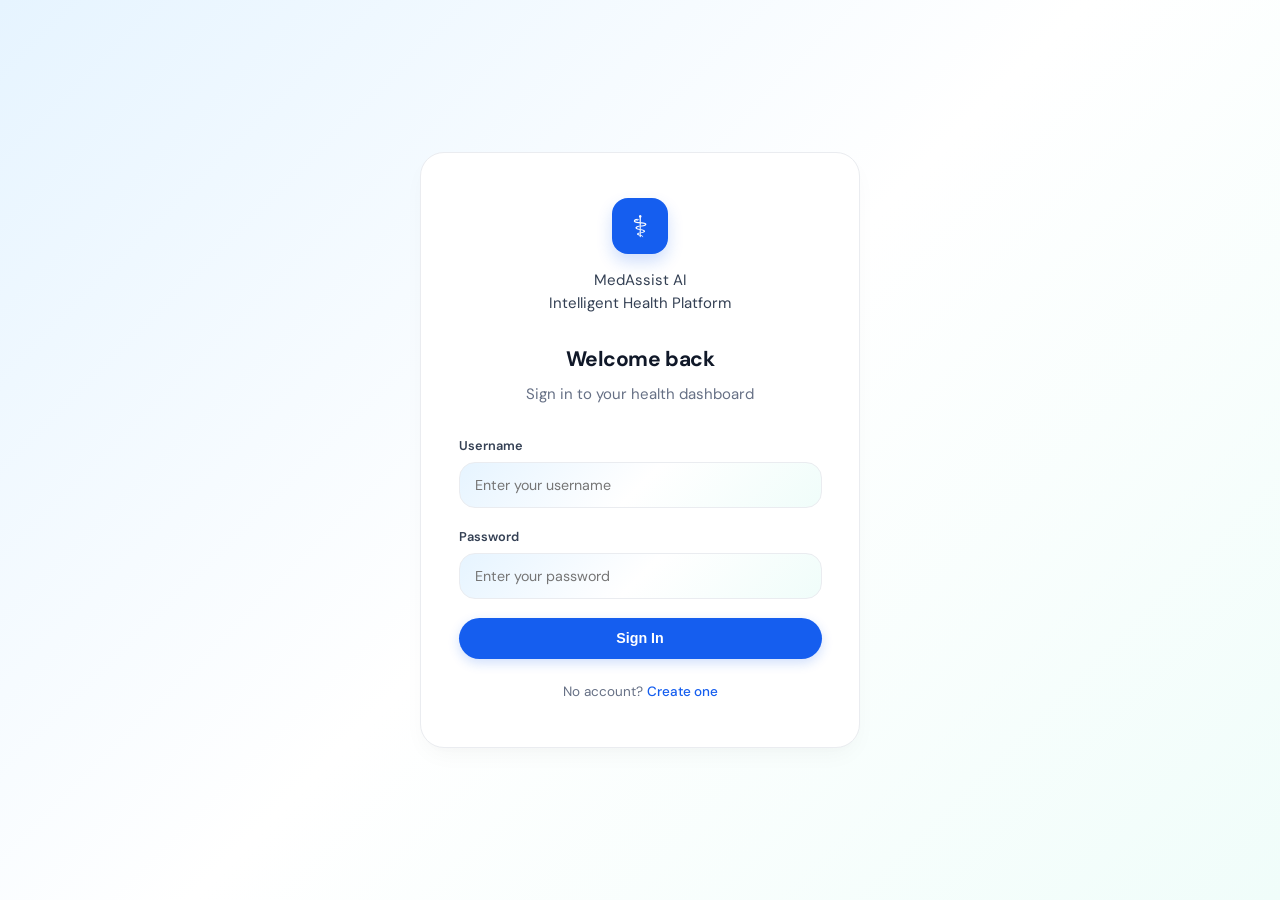
==== commit 5ceda637: "ui changed" ====
--- a/frontend/index.html
+++ b/frontend/index.html
@@ -79,75 +79,91 @@
   <aside id="sidebar" class="sidebar">
     <div class="sidebar-logo">
       <div class="sidebar-logo-icon">⚕</div>
-      <span>MedAssist AI</span>
+      <div class="sidebar-logo-text">
+        <span class="sidebar-logo-title">MedAssist AI</span>
+        <span class="sidebar-logo-sub">Your AI Health Companion</span>
+      </div>
     </div>
 
     <nav class="sidebar-nav">
-      <div class="nav-section-label">Overview</div>
       <a href="#" class="nav-item active" data-section="dashboard" onclick="showSection('dashboard')">
-        <span class="nav-icon">⊞</span> Dashboard
-      </a>
-
-      <div class="nav-section-label">Health Data</div>
+        <span class="nav-icon">🏠</span> Dashboard
+      </a>
+
+      <div class="nav-section-label">HEALTH MANAGEMENT</div>
       <a href="#" class="nav-item" data-section="profile" onclick="showSection('profile')">
-        <span class="nav-icon">◎</span> My Profile
+        <span class="nav-icon">👤</span> My Profile
       </a>
       <a href="#" class="nav-item" data-section="diseases" onclick="showSection('diseases')">
         <span class="nav-icon">♡</span> Conditions
       </a>
       <a href="#" class="nav-item" data-section="medications" onclick="showSection('medications')">
-        <span class="nav-icon">✦</span> Medications
-      </a>
-
-      <div class="nav-section-label">AI Analysis</div>
+        <span class="nav-icon">💊</span> Medications
+      </a>
+      <a href="#" class="nav-item" data-section="reports" onclick="showSection('reports')">
+        <span class="nav-icon">📄</span> Reports
+      </a>
+
+      <div class="nav-section-label">AI HEALTH TOOLS</div>
       <a href="#" class="nav-item" data-section="med-analyzer" onclick="showSection('med-analyzer')">
-        <span class="nav-icon">⚡</span> Drug Safety
+        <span class="nav-icon">🔑</span> Medication Checker
       </a>
       <a href="#" class="nav-item" data-section="side-effects" onclick="showSection('side-effects')">
-        <span class="nav-icon">◈</span> Side Effects
+        <span class="nav-icon">🛡️</span> Side Effects
       </a>
       <a href="#" class="nav-item" data-section="alternatives" onclick="showSection('alternatives')">
-        <span class="nav-icon">↔</span> Alternatives
+        <span class="nav-icon">⇄</span> Alternatives
       </a>
       <a href="#" class="nav-item" data-section="nutrition" onclick="showSection('nutrition')">
-        <span class="nav-icon">❋</span> Nutrition
-      </a>
-
-      <div class="nav-section-label">Tools</div>
+        <span class="nav-icon">🍎</span> Nutrition Advisor
+      </a>
+      <a href="#" class="nav-item" data-section="chat" onclick="showSection('chat')">
+        <span class="nav-icon">💬</span> AI Health Assistant
+      </a>
+
+      <div class="nav-section-label">HISTORY & REPORTS</div>
+      <a href="#" class="nav-item" data-section="history" onclick="showSection('history')">
+        <span class="nav-icon">🕒</span> History
+      </a>
       <a href="#" class="nav-item" data-section="ocr" onclick="showSection('ocr')">
-        <span class="nav-icon">⊡</span> Upload Reports
-      </a>
-      <a href="#" class="nav-item" data-section="chat" onclick="showSection('chat')">
-        <span class="nav-icon">◉</span> Health Chat
-      </a>
-      <a href="#" class="nav-item" data-section="history" onclick="showSection('history')">
-        <span class="nav-icon">◷</span> History
-      </a>
-      <a href="#" class="nav-item" data-section="reports" onclick="showSection('reports')">
-        <span class="nav-icon">⊞</span> PDF Reports
+        <span class="nav-icon">📥</span> Export & Reports
       </a>
     </nav>
 
     <div class="sidebar-footer">
       <div class="sidebar-user">
-        <div class="sidebar-user-avatar" id="sidebar-avatar">U</div>
+        <img src="https://ui-avatars.com/api/?name=IP&background=155eef&color=fff" class="sidebar-user-avatar" alt="Avatar" id="sidebar-avatar-img">
         <div class="sidebar-user-info">
           <div id="sidebar-username" class="sidebar-user-name">User</div>
           <div class="sidebar-user-role">Patient</div>
         </div>
-      </div>
-      <button class="btn-logout" onclick="handleLogout()">Sign Out</button>
+        <div class="sidebar-user-arrow">⌄</div>
+      </div>
+      <button class="btn-logout" onclick="handleLogout()">
+        <span class="nav-icon">🚪</span> Sign Out
+      </button>
     </div>
   </aside>
 
   <!-- MAIN CONTENT -->
   <main class="main-content">
-    <!-- Mobile topbar -->
     <div class="topbar">
-      <button class="mobile-menu-btn" onclick="toggleSidebar()">☰</button>
-      <div class="topbar-title" id="topbar-title">Dashboard</div>
+      <div class="topbar-left">
+        <h1 id="topbar-title">Dashboard</h1>
+        <p id="topbar-subtitle">Let's manage your health smarter today</p>
+      </div>
       <div class="topbar-right">
-        <span id="topbar-username" class="topbar-user"></span>
+        <div class="search-bar">
+          <span class="search-icon">🔍</span>
+          <input type="text" placeholder="Search medicines, conditions..." />
+        </div>
+        <div class="topbar-actions">
+          <button class="notif-btn">
+            🔔<span class="notif-badge"></span>
+          </button>
+          <img src="https://ui-avatars.com/api/?name=IP&background=155eef&color=fff" alt="User" class="topbar-avatar" id="topbar-avatar-img" />
+          <span id="topbar-username" class="topbar-user hidden"></span>
+        </div>
       </div>
     </div>
 
@@ -155,47 +171,111 @@
 
       <!-- ── DASHBOARD ── -->
       <section id="section-dashboard" class="section active">
-        <div class="page-header">
+        <div class="page-header" style="display:none;">
           <h1>Dashboard</h1>
           <p class="page-subtitle">Your health overview at a glance</p>
         </div>
         <div id="dashboard-stats" class="stats-grid">
-          <div class="stat-card stat-teal">
+          <div class="stat-card stat-blue">
+            <div class="stat-header">
+              <div class="stat-icon">♡</div>
+              <div class="stat-title">Conditions</div>
+            </div>
             <div class="stat-number" id="stat-diseases">—</div>
-            <div class="stat-label">Conditions</div>
-            <div class="stat-icon">♡</div>
-          </div>
-          <div class="stat-card stat-blue">
+            <a href="#" class="stat-link" onclick="showSection('diseases')">View all →</a>
+          </div>
+          <div class="stat-card stat-green">
+            <div class="stat-header">
+              <div class="stat-icon">✦</div>
+              <div class="stat-title">Medications</div>
+            </div>
             <div class="stat-number" id="stat-meds">—</div>
-            <div class="stat-label">Medications</div>
-            <div class="stat-icon">✦</div>
+            <a href="#" class="stat-link" onclick="showSection('medications')">View all →</a>
           </div>
           <div class="stat-card stat-purple">
+            <div class="stat-header">
+              <div class="stat-icon">⊡</div>
+              <div class="stat-title">Reports Uploaded</div>
+            </div>
             <div class="stat-number" id="stat-reports">—</div>
-            <div class="stat-label">Reports Uploaded</div>
-            <div class="stat-icon">⊡</div>
-          </div>
-          <div class="stat-card stat-green">
+            <a href="#" class="stat-link" onclick="showSection('ocr')">Upload now →</a>
+          </div>
+          <div class="stat-card stat-orange">
+            <div class="stat-header">
+              <div class="stat-icon">⚡</div>
+              <div class="stat-title">Analyses Done</div>
+            </div>
             <div class="stat-number" id="stat-analyses">—</div>
-            <div class="stat-label">Analyses Done</div>
-            <div class="stat-icon">⚡</div>
+            <a href="#" class="stat-link" onclick="showSection('history')">View history →</a>
           </div>
         </div>
 
         <div class="dashboard-grid">
+          <!-- Health Score -->
+          <div class="card health-score-card">
+            <div class="health-score-header">
+              <h3>Health Score</h3>
+              <span style="color:var(--gray)">ⓘ</span>
+            </div>
+            <div class="score-circle">
+              <div class="score-inner">
+                <div class="score-val">82</div>
+                <div class="score-max">/100</div>
+              </div>
+            </div>
+            <div class="score-status">Good</div>
+            <p class="score-text mt-3">You're doing great! Keep it up.</p>
+            <div class="habits-row mt-4">
+              <div class="habit-item">
+                <div class="habit-icon">✓</div>
+                <div class="habit-label">Take medications on time</div>
+              </div>
+              <div class="habit-item">
+                <div class="habit-icon">✓</div>
+                <div class="habit-label">Eat nutritious meals</div>
+              </div>
+              <div class="habit-item">
+                <div class="habit-icon">✓</div>
+                <div class="habit-label">Stay hydrated</div>
+              </div>
+              <div class="habit-item">
+                <div class="habit-icon">✓</div>
+                <div class="habit-label">Exercise regularly</div>
+              </div>
+            </div>
+            <button class="btn-light-blue mt-2" onclick="showSection('history')">📈 View full health insights →</button>
+          </div>
+
+          <!-- Profile Summary -->
           <div class="card">
             <div class="card-header">
               <h3>Profile Summary</h3>
-              <button class="btn btn-sm btn-outline" onclick="showSection('profile')">Edit</button>
-            </div>
-            <div id="dashboard-profile" class="profile-summary">
-              <p class="empty-state">No profile yet. <a href="#" onclick="showSection('profile')">Set up your profile →</a></p>
-            </div>
-          </div>
+              <button class="btn-link" onclick="showSection('profile')">Edit Profile</button>
+            </div>
+            <div class="profile-head">
+              <div class="profile-avatar" id="dashboard-avatar-initial">IP</div>
+              <div>
+                <div class="profile-name" id="dashboard-name-display">Loading...</div>
+                <div class="profile-meta" id="dashboard-meta-display">...</div>
+              </div>
+            </div>
+            <div class="profile-stats-list" id="dashboard-profile-details">
+              <!-- JS fallback for the static look -->
+              <div class="p-stat"><div class="p-stat-label">⚖️ Weight</div><div class="p-stat-val">-- kg</div></div>
+              <div class="p-stat"><div class="p-stat-label">📏 Height</div><div class="p-stat-val">-- cm</div></div>
+              <div class="p-stat"><div class="p-stat-label">🩸 Blood Group</div><div class="p-stat-val">--</div></div>
+              <div class="p-stat"><div class="p-stat-label">⏱️ Last Updated</div><div class="p-stat-val">Today</div></div>
+            </div>
+            <button class="btn-light-blue mt-4" onclick="showSection('profile')">👤 View full profile →</button>
+            <!-- Hidden container for JS to update so we don't break existing logic -->
+            <div id="dashboard-profile" style="display:none;"></div>
+          </div>
+
+          <!-- Recent Analyses -->
           <div class="card">
             <div class="card-header">
               <h3>Recent Analyses</h3>
-              <button class="btn btn-sm btn-outline" onclick="showSection('history')">View All</button>
+              <button class="btn-link" onclick="showSection('history')">View All</button>
             </div>
             <div id="dashboard-recent" class="recent-list">
               <p class="empty-state">No analyses yet.</p>
@@ -203,27 +283,44 @@
           </div>
         </div>
 
-        <div class="card mt-4">
-          <div class="card-header"><h3>Quick Actions</h3></div>
-          <div class="quick-actions">
-            <button class="quick-action-btn" onclick="showSection('med-analyzer')">
-              <span>⚡</span><span>Analyze Drugs</span>
-            </button>
-            <button class="quick-action-btn" onclick="showSection('side-effects')">
-              <span>◈</span><span>Side Effects</span>
-            </button>
-            <button class="quick-action-btn" onclick="showSection('nutrition')">
-              <span>❋</span><span>Nutrition Guide</span>
-            </button>
-            <button class="quick-action-btn" onclick="showSection('ocr')">
-              <span>⊡</span><span>Upload Report</span>
-            </button>
-            <button class="quick-action-btn" onclick="generatePDF()">
-              <span>⊞</span><span>Generate PDF</span>
-            </button>
-            <button class="quick-action-btn" onclick="showSection('chat')">
-              <span>◉</span><span>Health Chat</span>
-            </button>
+        <div class="bottom-grid mt-4">
+          <!-- Quick Actions -->
+          <div class="card quick-actions-container">
+            <div class="card-header"><h3>Quick Actions</h3></div>
+            <div class="quick-actions">
+              <button class="qa-btn blue" onclick="showSection('med-analyzer')">
+                <div class="qa-icon">💊</div>
+                <div class="qa-text">Medication<br>Checker</div>
+                <div class="qa-arrow">→</div>
+              </button>
+              <button class="qa-btn green" onclick="showSection('side-effects')">
+                <div class="qa-icon">🛡️</div>
+                <div class="qa-text">Side Effects<br>Checker</div>
+                <div class="qa-arrow">→</div>
+              </button>
+              <button class="qa-btn purple" onclick="showSection('ocr')">
+                <div class="qa-icon">☁️</div>
+                <div class="qa-text">Upload<br>Report</div>
+                <div class="qa-arrow">→</div>
+              </button>
+              <button class="qa-btn orange" onclick="showSection('nutrition')">
+                <div class="qa-icon">🍎</div>
+                <div class="qa-text">Nutrition<br>Advisor</div>
+                <div class="qa-arrow">→</div>
+              </button>
+              <button class="qa-btn teal" onclick="showSection('chat')">
+                <div class="qa-icon">🤖</div>
+                <div class="qa-text">AI Health<br>Assistant</div>
+                <div class="qa-arrow">→</div>
+              </button>
+            </div>
+          </div>
+
+          <!-- Health Tip -->
+          <div class="health-tip">
+            <h3>Health Tip of the Day</h3>
+            <p>Drink at least 8 glasses of water daily to maintain optimal hydration and support overall health.</p>
+            <button class="health-tip-btn">Stay Hydrated</button>
           </div>
         </div>
       </section>
--- a/frontend/style.css
+++ b/frontend/style.css
@@ -1,873 +1,538 @@
 /* ═══════════════════════════════════════════════════════════
-   MedAssist AI — Stylesheet
-   Modern healthcare design with teal accent palette
+   MedAssist AI — Image-Matched Modern UI
 ════════════════════════════════════════════════════════════ */
+@import url('https://fonts.googleapis.com/css2?family=DM+Sans:wght@400;500;700&display=swap');
 
 :root {
-  --teal: #0d9488;
-  --teal-light: #14b8a6;
-  --teal-xlight: #ccfbf1;
-  --teal-dark: #0f766e;
-  --blue: #3b82f6;
-  --blue-light: #eff6ff;
-  --purple: #8b5cf6;
-  --purple-light: #f5f3ff;
-  --green: #22c55e;
-  --green-light: #f0fdf4;
-  --orange: #f59e0b;
-  --orange-light: #fffbeb;
-  --red: #ef4444;
-  --red-light: #fef2f2;
-  --dark: #0f172a;
-  --dark-2: #1e293b;
-  --dark-3: #334155;
-  --gray: #64748b;
-  --gray-light: #94a3b8;
-  --border: #e2e8f0;
-  --bg: #f8fafc;
-  --bg-2: #f1f5f9;
+  --primary: #155eef;
+  --primary-light: #2e90fa;
+  --bg-gradient: linear-gradient(135deg, #e6f4ff 0%, #ffffff 50%, #f0fdfa 100%);
+  --sidebar-grad: linear-gradient(180deg, #dcfce7 0%, #bae6fd 50%, #7dd3fc 100%);
+  --sidebar-grad-fallback: #bae6fd;
+  
+  --dark: #101828;
+  --dark-2: #344054;
+  --gray: #667085;
+  --gray-light: #98a2b3;
+  --border: #eaecf0;
   --white: #ffffff;
-  --sidebar-w: 240px;
-  --topbar-h: 60px;
-  --radius: 12px;
-  --radius-sm: 8px;
-  --shadow: 0 1px 3px rgba(0,0,0,.08), 0 4px 16px rgba(0,0,0,.05);
-  --shadow-md: 0 4px 6px rgba(0,0,0,.07), 0 10px 40px rgba(0,0,0,.08);
-  --font-body: 'DM Sans', -apple-system, sans-serif;
-  --font-heading: 'Sora', -apple-system, sans-serif;
+  
+  /* Gradients for stats */
+  --grad-blue: linear-gradient(135deg, #2e90fa 0%, #155eef 100%);
+  --grad-green: linear-gradient(135deg, #34d399 0%, #059669 100%);
+  --grad-purple: linear-gradient(135deg, #818cf8 0%, #4f46e5 100%);
+  --grad-orange: linear-gradient(135deg, #fbbf24 0%, #d97706 100%);
+  --grad-teal: linear-gradient(135deg, #2dd4bf 0%, #0d9488 100%);
+
+  --radius: 24px;
+  --radius-sm: 16px;
+  --radius-xs: 12px;
+  --shadow: 0 10px 25px -5px rgba(0, 0, 0, 0.04), 0 8px 10px -6px rgba(0, 0, 0, 0.01);
+  --font-main: 'DM Sans', sans-serif;
+  
+  --sidebar-w: 280px;
+  --topbar-h: 80px;
 }
 
 *, *::before, *::after { box-sizing: border-box; margin: 0; padding: 0; }
-
 html { font-size: 15px; scroll-behavior: smooth; }
-
 body {
-  font-family: var(--font-body);
-  background: var(--bg);
+  font-family: var(--font-main);
+  background: var(--bg-gradient);
   color: var(--dark-2);
-  line-height: 1.6;
-  -webkit-font-smoothing: antialiased;
-}
-
+  line-height: 1.5;
+  min-height: 100vh;
+  overflow-x: hidden;
+}
 .hidden { display: none !important; }
-a { color: var(--teal); text-decoration: none; }
+a { color: var(--primary); text-decoration: none; font-weight: 500; }
 a:hover { text-decoration: underline; }
-textarea { resize: vertical; }
-
-/* ── TYPOGRAPHY ─────────────────────────────────────────── */
-h1 { font-family: var(--font-heading); font-size: 1.7rem; font-weight: 700; color: var(--dark); }
-h2 { font-family: var(--font-heading); font-size: 1.35rem; font-weight: 600; color: var(--dark); }
-h3 { font-family: var(--font-heading); font-size: 1.05rem; font-weight: 600; color: var(--dark-2); }
-.text-muted { color: var(--gray); font-size: 0.9rem; }
-.mb-2 { margin-bottom: 0.5rem; }
-.mb-3 { margin-bottom: 0.75rem; }
-.mt-2 { margin-top: 0.5rem; }
-.mt-3 { margin-top: 0.75rem; }
-.mt-4 { margin-top: 1.25rem; }
-
-/* ═══════════════════════════════════════════════════════════
-   AUTH SCREEN
-════════════════════════════════════════════════════════════ */
-.auth-screen {
-  min-height: 100vh;
-  display: flex;
-  align-items: center;
-  justify-content: center;
-  background: linear-gradient(135deg, #0f172a 0%, #1e293b 40%, #0d4f47 100%);
-  position: relative;
-  overflow: hidden;
-}
-
-.auth-bg { position: absolute; inset: 0; pointer-events: none; }
-.auth-blob {
-  position: absolute;
-  border-radius: 50%;
-  filter: blur(80px);
-  opacity: 0.15;
-  animation: blob-float 8s ease-in-out infinite;
-}
-.auth-blob-1 { width: 500px; height: 500px; background: var(--teal); top: -100px; right: -100px; }
-.auth-blob-2 { width: 400px; height: 400px; background: var(--blue); bottom: -100px; left: -80px; animation-delay: -3s; }
-.auth-blob-3 { width: 300px; height: 300px; background: var(--purple); top: 50%; left: 40%; animation-delay: -5s; }
-@keyframes blob-float { 0%,100% { transform: translateY(0) scale(1); } 50% { transform: translateY(-20px) scale(1.05); } }
-
-.auth-card {
-  background: rgba(255,255,255,0.97);
-  border-radius: 20px;
-  padding: 2.5rem;
-  width: 420px;
-  max-width: 95vw;
-  box-shadow: 0 25px 80px rgba(0,0,0,0.35);
-  position: relative;
-  z-index: 2;
-}
-
-.auth-logo {
-  display: flex;
-  align-items: center;
-  gap: 0.75rem;
-  margin-bottom: 1.75rem;
-}
-.auth-logo-icon {
-  width: 44px; height: 44px;
-  background: linear-gradient(135deg, var(--teal) 0%, var(--teal-dark) 100%);
-  border-radius: 12px;
-  display: flex; align-items: center; justify-content: center;
-  font-size: 1.3rem; color: white;
-}
-.auth-logo-title { font-family: var(--font-heading); font-weight: 700; font-size: 1.15rem; color: var(--dark); }
-.auth-logo-sub { font-size: 0.75rem; color: var(--gray); }
-
-.auth-panel { display: none; }
-.auth-panel.active { display: block; }
-
-.auth-heading { font-family: var(--font-heading); font-size: 1.5rem; margin-bottom: 0.3rem; }
-.auth-desc { color: var(--gray); font-size: 0.9rem; margin-bottom: 1.5rem; }
-.auth-switch { text-align: center; margin-top: 1rem; font-size: 0.875rem; color: var(--gray); }
-
-/* ═══════════════════════════════════════════════════════════
-   FORMS
-════════════════════════════════════════════════════════════ */
-.form-group {
-  margin-bottom: 1rem;
-}
-.form-group label {
-  display: block;
-  font-size: 0.82rem;
-  font-weight: 600;
-  color: var(--dark-3);
-  margin-bottom: 0.4rem;
-  letter-spacing: 0.02em;
-  text-transform: uppercase;
-}
-.form-group input,
-.form-group select,
-.form-group textarea {
-  width: 100%;
-  padding: 0.65rem 0.9rem;
-  border: 1.5px solid var(--border);
-  border-radius: var(--radius-sm);
-  font-family: var(--font-body);
-  font-size: 0.92rem;
-  color: var(--dark-2);
-  background: var(--white);
-  transition: border-color .2s, box-shadow .2s;
-  outline: none;
-}
-.form-group input:focus,
-.form-group select:focus,
-.form-group textarea:focus {
-  border-color: var(--teal);
-  box-shadow: 0 0 0 3px rgba(13,148,136,0.12);
-}
-.form-grid {
-  display: grid;
-  grid-template-columns: 1fr 1fr;
-  gap: 0.75rem 1rem;
-  margin-bottom: 1.25rem;
-}
-.form-span-2 { grid-column: span 2; }
-
-.form-message {
-  padding: 0.75rem 1rem;
-  border-radius: var(--radius-sm);
-  font-size: 0.875rem;
-  margin-bottom: 1rem;
-}
-.form-message.error { background: var(--red-light); color: #b91c1c; border: 1px solid #fca5a5; }
-.form-message.success { background: var(--green-light); color: #15803d; border: 1px solid #86efac; }
-.form-message.info { background: var(--blue-light); color: #1e40af; border: 1px solid #93c5fd; }
-
-/* ═══════════════════════════════════════════════════════════
-   BUTTONS
-════════════════════════════════════════════════════════════ */
-.btn {
-  display: inline-flex;
-  align-items: center;
-  gap: 0.4rem;
-  padding: 0.6rem 1.25rem;
-  border-radius: var(--radius-sm);
-  font-family: var(--font-body);
-  font-size: 0.9rem;
-  font-weight: 500;
-  cursor: pointer;
-  border: none;
-  transition: all .2s;
-  text-decoration: none;
-}
-.btn:disabled { opacity: 0.6; cursor: not-allowed; }
-.btn-primary { background: var(--teal); color: white; }
-.btn-primary:hover:not(:disabled) { background: var(--teal-dark); transform: translateY(-1px); box-shadow: 0 4px 12px rgba(13,148,136,0.3); }
-.btn-outline { background: transparent; color: var(--teal); border: 1.5px solid var(--teal); }
-.btn-outline:hover:not(:disabled) { background: var(--teal-xlight); }
-.btn-danger { background: var(--red); color: white; }
-.btn-danger:hover:not(:disabled) { background: #dc2626; }
-.btn-ghost { background: transparent; color: var(--gray); border: 1.5px solid var(--border); }
-.btn-ghost:hover { background: var(--bg-2); }
-.btn-sm { padding: 0.35rem 0.75rem; font-size: 0.8rem; }
-.btn-full { width: 100%; justify-content: center; padding: 0.75rem; }
-
-.btn-logout {
-  width: 100%;
-  padding: 0.5rem;
-  background: transparent;
-  border: 1.5px solid rgba(255,255,255,0.15);
-  color: rgba(255,255,255,0.7);
-  border-radius: var(--radius-sm);
-  font-size: 0.8rem;
-  cursor: pointer;
-  transition: all .2s;
-  font-family: var(--font-body);
-}
-.btn-logout:hover { background: rgba(255,255,255,0.08); color: white; }
-
-/* ═══════════════════════════════════════════════════════════
-   LAYOUT — APP SHELL
-════════════════════════════════════════════════════════════ */
-.app {
-  display: flex;
-  min-height: 100vh;
-}
-
-/* ── SIDEBAR ─────────────────────────────────────────────── */
+
+h1, h2, h3, h4 { color: var(--dark); font-weight: 700; letter-spacing: -0.02em; }
+h1 { font-size: 1.8rem; }
+h2 { font-size: 1.4rem; }
+h3 { font-size: 1.1rem; }
+
+/* ── LAYOUT ── */
+.app { display: flex; min-height: 100vh; position: relative; }
+
+/* ── SIDEBAR ── */
 .sidebar {
   width: var(--sidebar-w);
-  background: var(--dark);
-  color: rgba(255,255,255,0.85);
+  background: var(--sidebar-grad);
   display: flex;
   flex-direction: column;
   position: fixed;
   top: 0; left: 0;
   height: 100vh;
   z-index: 100;
+  padding: 1.5rem 1rem;
   overflow-y: auto;
-  transition: transform .3s ease;
+  border-right: 1px solid rgba(255,255,255,0.5);
+  box-shadow: 4px 0 24px rgba(0,0,0,0.02);
 }
 .sidebar-logo {
   display: flex;
   align-items: center;
-  gap: 0.65rem;
-  padding: 1.25rem 1.1rem;
-  border-bottom: 1px solid rgba(255,255,255,0.08);
-  font-family: var(--font-heading);
+  gap: 0.75rem;
+  padding: 0.5rem 1rem 1.5rem;
+}
+.sidebar-logo-icon {
+  width: 42px; height: 42px;
+  background: var(--white);
+  border-radius: 14px;
+  display: flex; align-items: center; justify-content: center;
+  font-size: 1.5rem; color: var(--primary);
+  box-shadow: 0 4px 12px rgba(21, 94, 239, 0.15);
+}
+.sidebar-logo-text { display: flex; flex-direction: column; }
+.sidebar-logo-title { font-weight: 700; font-size: 1.25rem; color: var(--dark); line-height: 1.2; }
+.sidebar-logo-sub { font-size: 0.75rem; color: var(--gray); font-weight: 500; }
+
+.sidebar-nav { flex: 1; padding: 0.5rem 0; }
+.nav-section-label {
+  font-size: 0.7rem;
   font-weight: 700;
+  text-transform: uppercase;
+  letter-spacing: 0.05em;
+  color: var(--gray);
+  padding: 1.25rem 1rem 0.5rem;
+}
+.nav-item {
+  display: flex;
+  align-items: center;
+  gap: 0.75rem;
+  padding: 0.85rem 1rem;
+  border-radius: 100px;
+  color: var(--dark-2);
   font-size: 0.95rem;
-  color: white;
-}
-.sidebar-logo-icon {
-  width: 34px; height: 34px;
-  background: var(--teal);
-  border-radius: 9px;
-  display: flex; align-items: center; justify-content: center;
-  font-size: 1rem; flex-shrink: 0;
-}
-.sidebar-nav {
-  flex: 1;
-  padding: 0.75rem 0.6rem;
-  overflow-y: auto;
-}
-.nav-section-label {
-  font-size: 0.68rem;
-  font-weight: 600;
-  text-transform: uppercase;
-  letter-spacing: 0.1em;
-  color: rgba(255,255,255,0.35);
-  padding: 0.75rem 0.5rem 0.3rem;
-}
-.nav-item {
-  display: flex;
-  align-items: center;
-  gap: 0.6rem;
-  padding: 0.55rem 0.75rem;
-  border-radius: var(--radius-sm);
-  color: rgba(255,255,255,0.65);
-  font-size: 0.875rem;
   font-weight: 500;
-  transition: all .15s;
+  transition: all 0.2s ease;
+  margin-bottom: 4px;
   cursor: pointer;
-  text-decoration: none;
-  margin-bottom: 1px;
-}
-.nav-item:hover { background: rgba(255,255,255,0.07); color: rgba(255,255,255,0.9); }
-.nav-item.active { background: var(--teal); color: white; }
-.nav-icon { width: 20px; text-align: center; font-size: 0.9rem; opacity: 0.9; }
-.sidebar-footer {
-  padding: 1rem;
-  border-top: 1px solid rgba(255,255,255,0.08);
-}
+}
+.nav-item:hover { background: rgba(255,255,255,0.4); color: var(--dark); }
+.nav-item.active {
+  background: var(--white);
+  color: var(--primary);
+  font-weight: 700;
+  box-shadow: 0 4px 12px rgba(0,0,0,0.05);
+}
+.nav-icon { width: 24px; text-align: center; font-size: 1.1rem; }
+
+.sidebar-footer { margin-top: auto; padding-top: 1rem; }
 .sidebar-user {
   display: flex;
   align-items: center;
-  gap: 0.6rem;
-  margin-bottom: 0.6rem;
+  gap: 0.75rem;
+  padding: 0.75rem 1rem;
+  background: rgba(255,255,255,0.4);
+  border-radius: 16px;
+  backdrop-filter: blur(10px);
+  margin-bottom: 0.5rem;
+  border: 1px solid rgba(255,255,255,0.6);
+  cursor: pointer;
 }
 .sidebar-user-avatar {
-  width: 32px; height: 32px;
-  background: var(--teal);
+  width: 40px; height: 40px;
   border-radius: 50%;
-  display: flex; align-items: center; justify-content: center;
-  font-size: 0.8rem;
-  font-weight: 600;
-  color: white;
-  text-transform: uppercase;
-}
-.sidebar-user-name { font-size: 0.85rem; font-weight: 600; color: white; }
-.sidebar-user-role { font-size: 0.72rem; color: rgba(255,255,255,0.4); }
-
-/* ── MAIN CONTENT ────────────────────────────────────────── */
+  object-fit: cover;
+}
+.sidebar-user-info { flex: 1; }
+.sidebar-user-name { font-size: 0.9rem; font-weight: 700; color: var(--dark); }
+.sidebar-user-role { font-size: 0.75rem; color: var(--gray); }
+
+.btn-logout {
+  width: 100%;
+  padding: 0.85rem 1rem;
+  background: transparent;
+  border: none;
+  border-radius: 100px;
+  color: var(--dark-2);
+  font-size: 0.95rem;
+  font-weight: 500;
+  text-align: left;
+  display: flex; align-items: center; gap: 0.75rem;
+  cursor: pointer;
+  transition: background 0.2s;
+}
+.btn-logout:hover { background: rgba(255,255,255,0.4); color: var(--dark); }
+
+/* ── MAIN CONTENT ── */
 .main-content {
   flex: 1;
   margin-left: var(--sidebar-w);
   display: flex;
   flex-direction: column;
-  min-height: 100vh;
-}
-
+}
+
+/* ── TOPBAR ── */
 .topbar {
+  height: var(--topbar-h);
+  display: flex;
+  align-items: center;
+  justify-content: space-between;
+  padding: 0 2rem;
   position: sticky;
-  top: 0;
-  height: var(--topbar-h);
+  top: 0; z-index: 50;
+  background: rgba(248, 250, 252, 0.98);
+  backdrop-filter: blur(8px);
+  border-bottom: 1px solid var(--border);
+  margin-top: 0;
+}
+.topbar-left h1 { font-size: 1.5rem; margin-bottom: 0.2rem; margin-top: 0; }
+.topbar-left p { color: var(--gray); font-size: 0.9rem; margin: 0; }
+
+.topbar-right {
+  display: flex;
+  align-items: center;
+  gap: 1.25rem;
+}
+.search-bar {
+  display: flex;
+  align-items: center;
   background: var(--white);
-  border-bottom: 1px solid var(--border);
-  display: flex;
-  align-items: center;
-  padding: 0 1.5rem;
-  gap: 1rem;
-  z-index: 50;
-  box-shadow: 0 1px 4px rgba(0,0,0,0.06);
-}
-.topbar-title {
-  font-family: var(--font-heading);
-  font-weight: 600;
-  font-size: 1rem;
-  color: var(--dark-2);
-  flex: 1;
-}
-.topbar-right { color: var(--gray); font-size: 0.85rem; }
-.topbar-user { font-weight: 500; color: var(--dark-3); }
-.mobile-menu-btn {
-  display: none;
-  background: none;
+  border-radius: 100px;
+  padding: 0.6rem 1.25rem;
+  width: 320px;
+  box-shadow: 0 4px 12px rgba(0,0,0,0.03);
+  border: 1px solid var(--border);
+  gap: 0.5rem;
+}
+.search-bar input {
+  border: none; outline: none; background: transparent; flex: 1;
+  font-family: var(--font-main); font-size: 0.9rem; color: var(--dark);
+}
+.search-bar input::placeholder { color: var(--gray-light); }
+.search-icon { color: var(--gray); }
+
+.topbar-actions { display: flex; align-items: center; gap: 1rem; }
+.notif-btn {
+  width: 42px; height: 42px;
+  border-radius: 50%;
+  background: var(--white);
   border: none;
-  font-size: 1.2rem;
-  cursor: pointer;
-  color: var(--dark-2);
-}
-
-.content-area { padding: 1.5rem; flex: 1; }
-
-/* ── SECTIONS ────────────────────────────────────────────── */
+  display: flex; align-items: center; justify-content: center;
+  position: relative;
+  box-shadow: 0 4px 12px rgba(0,0,0,0.03);
+  cursor: pointer; color: var(--gray); font-size: 1.2rem;
+}
+.notif-badge {
+  position: absolute; top: 8px; right: 8px;
+  width: 8px; height: 8px; background: var(--red); border-radius: 50%;
+}
+.topbar-avatar { width: 42px; height: 42px; border-radius: 50%; object-fit: cover; }
+.mobile-menu-btn { display: none; background: none; border: none; font-size: 1.5rem; cursor: pointer; color: var(--dark); }
+
+/* ── CONTENT AREA ── */
+.content-area { padding: 1.5rem 2rem; max-width: 1400px; width: 100%; margin: 0 auto; }
 .section { display: none; }
-.section.active { display: block; animation: fade-in .2s ease; }
-@keyframes fade-in { from { opacity: 0; transform: translateY(4px); } to { opacity: 1; transform: translateY(0); } }
-
-.page-header { margin-bottom: 1.5rem; }
-.page-header h1 { margin-bottom: 0.25rem; }
-.page-subtitle { color: var(--gray); font-size: 0.92rem; }
-
-/* ── CARDS ───────────────────────────────────────────────── */
+.section.active { display: block; animation: fadeIn 0.3s ease; }
+@keyframes fadeIn { from { opacity: 0; transform: translateY(10px); } to { opacity: 1; transform: translateY(0); } }
+
+/* ── CARDS ── */
 .card {
   background: var(--white);
   border-radius: var(--radius);
-  padding: 1.4rem;
+  padding: 1.5rem;
   box-shadow: var(--shadow);
-  border: 1px solid var(--border);
+  border: 1px solid rgba(255,255,255,0.8);
 }
 .card-header {
-  display: flex;
-  align-items: center;
-  justify-content: space-between;
-  margin-bottom: 1.1rem;
-}
-.card-header h3 { font-size: 1rem; }
-
-/* ── DASHBOARD ───────────────────────────────────────────── */
+  display: flex; justify-content: space-between; align-items: center;
+  margin-bottom: 1.25rem;
+}
+.card-header h3 { font-size: 1.1rem; }
+.btn-link { background: transparent; border: none; color: var(--primary); font-size: 0.85rem; font-weight: 600; cursor: pointer; }
+
+/* ── DASHBOARD: TOP STATS ── */
 .stats-grid {
   display: grid;
   grid-template-columns: repeat(4, 1fr);
-  gap: 1rem;
-  margin-bottom: 1.25rem;
+  gap: 1.25rem;
+  margin-bottom: 1.5rem;
 }
 .stat-card {
   border-radius: var(--radius);
-  padding: 1.25rem 1.4rem;
+  padding: 1.5rem;
+  color: var(--white);
   position: relative;
   overflow: hidden;
-  color: white;
-}
-.stat-teal { background: linear-gradient(135deg, var(--teal) 0%, var(--teal-dark) 100%); }
-.stat-blue { background: linear-gradient(135deg, #3b82f6 0%, #2563eb 100%); }
-.stat-purple { background: linear-gradient(135deg, #8b5cf6 0%, #7c3aed 100%); }
-.stat-green { background: linear-gradient(135deg, #22c55e 0%, #16a34a 100%); }
-.stat-number { font-family: var(--font-heading); font-size: 2rem; font-weight: 700; line-height: 1; }
-.stat-label { font-size: 0.8rem; opacity: 0.85; margin-top: 0.3rem; }
-.stat-icon { position: absolute; right: 1rem; top: 50%; transform: translateY(-50%); font-size: 2.2rem; opacity: 0.15; }
-
+  display: flex; flex-direction: column; justify-content: space-between;
+  min-height: 140px;
+  box-shadow: 0 10px 20px -5px rgba(0,0,0,0.1);
+}
+.stat-card::after {
+  content: ""; position: absolute; bottom: -10px; right: 0;
+  width: 120px; height: 60px;
+  background-image: url("data:image/svg+xml,%3Csvg xmlns='http://www.w3.org/2000/svg' viewBox='0 0 1440 320'%3E%3Cpath fill='rgba(255,255,255,0.2)' d='M0,160L48,144C96,128,192,96,288,106.7C384,117,480,171,576,165.3C672,160,768,96,864,96C960,96,1056,160,1152,176C1248,192,1344,160,1392,144L1440,128L1440,320L1392,320C1344,320,1248,320,1152,320C1056,320,960,320,864,320C768,320,672,320,576,320C480,320,384,320,288,320C192,320,96,320,48,320L0,320Z'%3E%3C/path%3E%3C/svg%3E");
+  background-size: cover; background-repeat: no-repeat;
+  opacity: 0.6; pointer-events: none;
+}
+.stat-blue { background: var(--grad-blue); }
+.stat-green { background: var(--grad-green); }
+.stat-purple { background: var(--grad-purple); }
+.stat-orange { background: var(--grad-orange); }
+
+.stat-header { display: flex; align-items: center; gap: 0.75rem; }
+.stat-icon {
+  width: 40px; height: 40px;
+  background: rgba(255,255,255,0.25);
+  border-radius: 12px;
+  display: flex; align-items: center; justify-content: center;
+  font-size: 1.2rem;
+  backdrop-filter: blur(4px);
+}
+.stat-title { font-size: 0.9rem; font-weight: 500; opacity: 0.9; }
+.stat-number { font-size: 2.5rem; font-weight: 700; line-height: 1; margin: 0.5rem 0; }
+.stat-link { font-size: 0.8rem; font-weight: 600; opacity: 0.9; display: flex; align-items: center; gap: 0.25rem; }
+
+/* ── DASHBOARD: WIDGET GRID ── */
 .dashboard-grid {
   display: grid;
-  grid-template-columns: 1fr 1fr;
-  gap: 1rem;
-}
-.profile-summary { color: var(--dark-2); font-size: 0.9rem; line-height: 1.8; }
-.profile-summary .pi { display: flex; gap: 0.5rem; }
-.profile-summary .pi-label { color: var(--gray); min-width: 80px; font-size: 0.8rem; font-weight: 600; text-transform: uppercase; }
-
+  grid-template-columns: 1fr 1fr 1.2fr;
+  gap: 1.25rem;
+  margin-bottom: 1.5rem;
+}
+
+/* Health Score Widget */
+.health-score-card { text-align: center; }
+.health-score-header { display: flex; justify-content: space-between; margin-bottom: 1rem; }
+.score-circle {
+  width: 160px; height: 160px; margin: 0 auto 1.5rem;
+  border-radius: 50%;
+  background: conic-gradient(var(--primary) 0%, var(--primary-light) 82%, var(--border) 82%);
+  display: flex; align-items: center; justify-content: center;
+  position: relative;
+}
+.score-circle::before {
+  content: ""; position: absolute; inset: 12px;
+  background: var(--white); border-radius: 50%;
+}
+.score-inner { position: relative; z-index: 2; }
+.score-val { font-size: 3rem; font-weight: 700; color: var(--dark); line-height: 1; }
+.score-max { font-size: 1rem; color: var(--gray); font-weight: 500; }
+.score-status { display: inline-block; padding: 0.25rem 1rem; background: #ecfdf5; color: #10b981; border-radius: 100px; font-weight: 600; font-size: 0.9rem; margin-top: 0.5rem; }
+.score-text { font-weight: 600; color: var(--dark-2); margin-bottom: 1rem; }
+.habits-row { display: flex; justify-content: space-between; margin-bottom: 1.5rem; }
+.habit-item { display: flex; flex-direction: column; align-items: center; gap: 0.4rem; flex: 1; }
+.habit-icon { width: 28px; height: 28px; background: #ecfdf5; color: #10b981; border-radius: 50%; display: flex; align-items: center; justify-content: center; font-size: 0.8rem; }
+.habit-label { font-size: 0.7rem; color: var(--gray); text-align: center; line-height: 1.2; }
+.btn-light-blue { background: #f0f6ff; color: var(--primary); padding: 0.75rem; border-radius: 100px; font-weight: 600; font-size: 0.9rem; border: none; width: 100%; cursor: pointer; }
+
+/* Profile Summary Widget */
+.profile-head { display: flex; align-items: center; gap: 1rem; margin-bottom: 1.5rem; }
+.profile-avatar { width: 56px; height: 56px; background: var(--primary); color: white; border-radius: 50%; display: flex; align-items: center; justify-content: center; font-size: 1.5rem; font-weight: 700; }
+.profile-name { font-size: 1.1rem; font-weight: 700; color: var(--dark); margin-bottom: 0.25rem; }
+.profile-meta { font-size: 0.85rem; color: var(--gray); display: flex; align-items: center; gap: 0.5rem; }
+.profile-stats-list { display: flex; flex-direction: column; gap: 1rem; margin-bottom: 1.5rem; }
+.p-stat { display: flex; justify-content: space-between; align-items: center; padding-bottom: 1rem; border-bottom: 1px solid var(--border); }
+.p-stat:last-child { border-bottom: none; padding-bottom: 0; }
+.p-stat-label { display: flex; align-items: center; gap: 0.75rem; color: var(--gray); font-size: 0.9rem; }
+.p-stat-val { font-weight: 600; color: var(--dark); font-size: 0.95rem; }
+.dashboard-profile-body { display: none; } /* Used for old rendering, we'll keep it hidden or update it */
+
+/* Recent Analyses Widget */
+.recent-list { display: flex; flex-direction: column; gap: 1rem; }
+.recent-item { display: flex; align-items: center; gap: 1rem; }
+.recent-icon { width: 44px; height: 44px; border-radius: 12px; display: flex; align-items: center; justify-content: center; font-size: 1.2rem; flex-shrink: 0; }
+.recent-icon.green { background: #ecfdf5; color: #10b981; }
+.recent-icon.blue { background: #eff6ff; color: var(--primary); }
+.recent-icon.purple { background: #f5f3ff; color: #8b5cf6; }
+.recent-icon.orange { background: #fffbeb; color: #f59e0b; }
+.recent-info { flex: 1; }
+.recent-title { font-weight: 600; font-size: 0.95rem; color: var(--dark); margin-bottom: 0.1rem; }
+.recent-desc { font-size: 0.8rem; color: var(--gray); display: -webkit-box; -webkit-line-clamp: 1; -webkit-box-orient: vertical; overflow: hidden; }
+.recent-date { font-size: 0.8rem; color: var(--gray-light); white-space: nowrap; }
+
+/* ── BOTTOM ROW: QUICK ACTIONS & TIP ── */
+.bottom-grid {
+  display: grid;
+  grid-template-columns: 1.5fr 1fr;
+  gap: 1.25rem;
+}
+
+/* Quick Actions */
+.quick-actions-container .card-header { margin-bottom: 1rem; }
 .quick-actions {
   display: grid;
-  grid-template-columns: repeat(6, 1fr);
+  grid-template-columns: repeat(5, 1fr);
   gap: 0.75rem;
 }
-.quick-action-btn {
-  display: flex;
-  flex-direction: column;
-  align-items: center;
-  gap: 0.4rem;
-  padding: 1rem 0.5rem;
+.qa-btn {
+  background: var(--bg-gradient);
+  border: 1px solid var(--border);
+  border-radius: var(--radius-sm);
+  padding: 1.25rem 0.5rem;
+  display: flex; flex-direction: column; align-items: center; gap: 0.75rem;
+  cursor: pointer; transition: all 0.2s;
+  box-shadow: 0 2px 8px rgba(0,0,0,0.02);
+}
+.qa-btn:hover { transform: translateY(-3px); box-shadow: var(--shadow); }
+.qa-icon {
+  width: 48px; height: 48px; border-radius: 14px;
+  display: flex; align-items: center; justify-content: center; font-size: 1.5rem;
+}
+.qa-text { font-size: 0.75rem; font-weight: 600; color: var(--dark-2); text-align: center; line-height: 1.2; }
+.qa-arrow { margin-top: 0.25rem; font-size: 1rem; color: var(--gray-light); }
+.qa-btn.blue .qa-icon { background: #eff6ff; color: #3b82f6; }
+.qa-btn.green .qa-icon { background: #ecfdf5; color: #10b981; }
+.qa-btn.purple .qa-icon { background: #f5f3ff; color: #8b5cf6; }
+.qa-btn.orange .qa-icon { background: #fffbeb; color: #f59e0b; }
+.qa-btn.teal .qa-icon { background: #f0fdfa; color: #14b8a6; }
+
+/* Health Tip */
+.health-tip {
+  background: var(--sidebar-grad);
+  border-radius: var(--radius);
+  padding: 1.5rem;
+  position: relative;
+  overflow: hidden;
+  display: flex; flex-direction: column; justify-content: space-between;
+}
+.health-tip::before {
+  content: "“"; position: absolute; top: 10px; left: 15px; font-size: 4rem; color: rgba(255,255,255,0.4); font-family: serif; line-height: 1;
+}
+.health-tip h3 { color: var(--dark); font-size: 1.1rem; margin-bottom: 0.75rem; z-index: 2; position: relative; }
+.health-tip p { font-size: 0.85rem; color: var(--dark-2); line-height: 1.6; margin-left: 2rem; z-index: 2; position: relative; max-width: 60%; }
+.health-tip-btn {
+  align-self: flex-start; margin-left: 2rem; margin-top: 1rem;
+  background: var(--white); color: var(--dark); padding: 0.5rem 1.25rem; border-radius: 100px; font-size: 0.85rem; font-weight: 600; border: none; cursor: pointer; z-index: 2; position: relative;
+  box-shadow: 0 4px 12px rgba(0,0,0,0.05);
+}
+
+/* ── TYPOGRAPHY & UTILS ── */
+.page-header { display: none !important; /* Hidden to prevent overlap with topbar title */ }
+.page-header h1 { font-size: 1.8rem; font-weight: 700; color: var(--dark); }
+
+.form-group { margin-bottom: 1.25rem; }
+.form-group label { display: block; font-size: 0.85rem; font-weight: 600; color: var(--dark-2); margin-bottom: 0.5rem; }
+.form-group input, .form-group select, .form-group textarea {
+  width: 100%; padding: 0.85rem 1rem; border: 1px solid var(--border); border-radius: var(--radius-sm);
+  font-family: var(--font-main); font-size: 0.95rem; background: var(--bg-gradient); outline: none; transition: border-color 0.2s;
+}
+.form-group input:focus, .form-group select:focus, .form-group textarea:focus { border-color: var(--primary); }
+
+.form-grid { display: grid; grid-template-columns: 1fr 1fr; gap: 1.25rem; margin-bottom: 1.5rem; }
+.form-span-2 { grid-column: span 2; }
+
+.btn { display: inline-flex; align-items: center; justify-content: center; gap: 0.5rem; padding: 0.85rem 1.5rem; border-radius: 100px; font-weight: 600; font-size: 0.95rem; border: none; cursor: pointer; transition: all 0.2s; text-decoration: none; }
+.btn-primary { background: var(--primary); color: white; box-shadow: 0 4px 12px rgba(21, 94, 239, 0.2); }
+.btn-primary:hover { background: var(--primary-light); transform: translateY(-1px); }
+.btn-outline { background: transparent; border: 1px solid var(--border); color: var(--dark); }
+.btn-outline:hover { background: var(--white); border-color: var(--gray-light); }
+.btn-sm { padding: 0.5rem 1rem; font-size: 0.85rem; }
+
+/* AUTH SCREEN */
+.auth-screen { min-height: 100vh; display: flex; align-items: center; justify-content: center; background: var(--bg-gradient); }
+.auth-card { background: var(--white); border-radius: var(--radius); padding: 3rem 2.5rem; width: 440px; box-shadow: var(--shadow); border: 1px solid var(--border); }
+.auth-logo { text-align: center; margin-bottom: 2rem; }
+.auth-logo-icon { width: 56px; height: 56px; background: var(--primary); border-radius: 16px; display: inline-flex; align-items: center; justify-content: center; font-size: 2rem; color: white; margin-bottom: 1rem; box-shadow: 0 8px 16px rgba(21, 94, 239, 0.2); }
+.auth-heading { text-align: center; margin-bottom: 0.5rem; }
+.auth-desc { text-align: center; color: var(--gray); margin-bottom: 2rem; }
+.btn-full { width: 100%; }
+.auth-switch { text-align: center; margin-top: 1.5rem; color: var(--gray); font-size: 0.9rem; }
+.auth-panel { display: none; }
+.auth-panel.active { display: block; animation: fadeIn 0.3s; }
+
+/* Lists */
+.items-list { display: flex; flex-direction: column; gap: 0.75rem; }
+.item-row { display: flex; align-items: center; gap: 1rem; padding: 1rem; background: var(--white); border-radius: var(--radius-sm); border: 1px solid var(--border); }
+.item-icon { width: 42px; height: 42px; border-radius: 12px; display: flex; align-items: center; justify-content: center; font-size: 1.2rem; background: #eff6ff; color: var(--primary); }
+.item-body { flex: 1; }
+.item-title { font-weight: 600; color: var(--dark); }
+.item-subtitle { font-size: 0.85rem; color: var(--gray); }
+
+/* CHAT */
+.chat-container { height: calc(100vh - 240px); display: flex; flex-direction: column; background: var(--white); border-radius: var(--radius); border: 1px solid var(--border); overflow: hidden; }
+.chat-messages { flex: 1; padding: 1.5rem; overflow-y: auto; background: var(--bg-gradient); }
+.chat-input-area { padding: 1.25rem; background: var(--white); border-top: 1px solid var(--border); display: flex; gap: 0.75rem; }
+.chat-input-area input { flex: 1; padding: 0.85rem 1.25rem; border: 1px solid var(--border); border-radius: 100px; outline: none; }
+.chat-msg { display: flex; gap: 1rem; max-width: 80%; margin-bottom: 1rem; }
+.chat-msg.user { align-self: flex-end; flex-direction: row-reverse; margin-left: auto; }
+.chat-msg-avatar { width: 36px; height: 36px; border-radius: 50%; display: flex; align-items: center; justify-content: center; font-size: 0.9rem; background: var(--primary); color: white; }
+.chat-msg.assistant .chat-msg-avatar { background: var(--white); color: var(--primary); border: 1px solid var(--border); }
+.chat-msg-bubble { padding: 1rem 1.25rem; border-radius: 16px; font-size: 0.95rem; line-height: 1.5; background: var(--white); border: 1px solid var(--border); }
+.chat-msg.user .chat-msg-bubble { background: var(--primary); color: white; border: none; }
+
+/* MISC */
+.form-message { padding: 1rem; border-radius: var(--radius-sm); margin-bottom: 1rem; font-size: 0.9rem; }
+.form-message.error { background: #fef2f2; color: #b91c1c; border: 1px solid #fecaca; }
+.form-message.success { background: #f0fdf4; color: #15803d; border: 1px solid #bbf7d0; }
+.toast { position: fixed; bottom: 2rem; right: 2rem; background: var(--dark); color: white; padding: 1rem 1.5rem; border-radius: 100px; z-index: 9999; }
+.loading-overlay { position: fixed; inset: 0; background: rgba(255,255,255,0.7); backdrop-filter: blur(5px); z-index: 9999; display: flex; flex-direction: column; align-items: center; justify-content: center; }
+.loading-spinner { width: 48px; height: 48px; border: 4px solid var(--border); border-top-color: var(--primary); border-radius: 50%; animation: spin 0.8s linear infinite; }
+.loading-text { margin-top: 1rem; font-weight: 500; color: var(--dark); }
+
+/* OCR HISTORY / RESULTS */
+.upload-zone { border: 2px dashed var(--gray-light); border-radius: var(--radius); padding: 3rem 2rem; text-align: center; cursor: pointer; transition: 0.2s; background: var(--bg-gradient); }
+.upload-zone:hover { border-color: var(--primary); }
+.upload-icon { font-size: 3rem; margin-bottom: 0.5rem; opacity: 0.5; }
+.result-card { background: var(--white); border-radius: var(--radius); border: 1px solid var(--border); box-shadow: var(--shadow); overflow: hidden; margin-top: 1.5rem; }
+.result-header { padding: 1.25rem 1.5rem; border-bottom: 1px solid var(--border); background: #f9fafb; display: flex; align-items: center; gap: 1rem; }
+.result-body { padding: 1.5rem; }
+
+/* RESPONSIVE */
+@media (max-width: 1200px) {
+  .dashboard-grid { grid-template-columns: 1fr 1fr; }
+  .bottom-grid { grid-template-columns: 1fr; }
+}
+@media (max-width: 992px) {
+  .stats-grid { grid-template-columns: 1fr 1fr; }
+  .quick-actions { grid-template-columns: repeat(3, 1fr); }
+}
+@media (max-width: 768px) {
+  .sidebar { transform: translateX(-100%); transition: 0.3s; }
+  .main-content { margin-left: 0; }
+  .form-grid { grid-template-columns: 1fr; }
+  .form-span-2 { grid-column: span 1; }
+  .topbar { padding: 0 1rem; margin-top: 0.5rem; }
+  .search-bar { width: 200px; }
+  .mobile-menu-btn { display: block; }
+}/* -- HISTORY ITEMS -- */
+.history-item {
+  background: var(--white);
+  border: 1px solid var(--border);
+  border-radius: 12px;
+  padding: 1.25rem;
+  margin-bottom: 1rem;
+  box-shadow: 0 2px 8px rgba(0,0,0,0.02);
+  transition: transform 0.2s, box-shadow 0.2s;
+}
+.history-item:hover {
+  transform: translateY(-2px);
+  box-shadow: 0 4px 12px rgba(0,0,0,0.05);
+}
+.history-item-header {
+  display: flex;
+  justify-content: space-between;
+  align-items: center;
+  margin-bottom: 0.75rem;
+}
+.history-item-date {
+  font-size: 0.85rem;
+  color: var(--gray);
+}
+.history-item-input {
+  font-size: 0.95rem;
+  color: var(--dark-2);
+  line-height: 1.5;
+  padding: 0.75rem;
   background: var(--bg);
-  border: 1.5px solid var(--border);
-  border-radius: var(--radius);
-  cursor: pointer;
-  font-size: 0.78rem;
-  font-family: var(--font-body);
-  color: var(--dark-3);
-  font-weight: 500;
-  transition: all .2s;
-}
-.quick-action-btn span:first-child { font-size: 1.4rem; }
-.quick-action-btn:hover { border-color: var(--teal); background: var(--teal-xlight); color: var(--teal-dark); }
-
-.recent-list { display: flex; flex-direction: column; gap: 0.5rem; }
-.recent-item {
-  display: flex;
-  align-items: center;
-  gap: 0.75rem;
-  padding: 0.5rem;
-  border-radius: var(--radius-sm);
-  border: 1px solid var(--border);
-  font-size: 0.85rem;
-}
-.recent-badge {
-  padding: 0.2rem 0.6rem;
-  border-radius: 100px;
-  font-size: 0.7rem;
-  font-weight: 600;
-  background: var(--teal-xlight);
-  color: var(--teal-dark);
-}
-.recent-text { flex: 1; }
-.recent-date { color: var(--gray-light); font-size: 0.75rem; }
-
-/* ── ITEMS LIST (diseases, medications) ──────────────────── */
-.items-list { display: flex; flex-direction: column; gap: 0.6rem; }
-.item-row {
-  display: flex;
-  align-items: center;
-  gap: 0.75rem;
-  padding: 0.8rem 1rem;
-  background: var(--bg);
-  border-radius: var(--radius-sm);
-  border: 1px solid var(--border);
-  transition: border-color .15s;
-}
-.item-row:hover { border-color: var(--teal); }
-.item-icon {
-  width: 36px; height: 36px;
-  border-radius: 10px;
-  display: flex; align-items: center; justify-content: center;
-  font-size: 0.9rem;
-  flex-shrink: 0;
-}
-.item-icon-teal { background: var(--teal-xlight); color: var(--teal); }
-.item-icon-blue { background: var(--blue-light); color: var(--blue); }
-.item-body { flex: 1; }
-.item-title { font-weight: 600; font-size: 0.9rem; color: var(--dark-2); }
-.item-subtitle { font-size: 0.78rem; color: var(--gray); margin-top: 1px; }
-.item-actions { display: flex; gap: 0.4rem; }
-.empty-state { color: var(--gray-light); font-size: 0.9rem; text-align: center; padding: 1.5rem; }
+  border-radius: 8px;
+}
+
+/* -- BADGES & TABLETS -- */
 .badge {
   display: inline-block;
-  padding: 0.15rem 0.55rem;
+  padding: 0.25rem 0.75rem;
+  font-size: 0.75rem;
+  font-weight: 700;
   border-radius: 100px;
-  font-size: 0.72rem;
-  font-weight: 600;
-}
-.badge-teal { background: var(--teal-xlight); color: var(--teal-dark); }
-.badge-orange { background: var(--orange-light); color: #b45309; }
-.badge-red { background: var(--red-light); color: #b91c1c; }
-.badge-green { background: var(--green-light); color: #15803d; }
-.badge-blue { background: var(--blue-light); color: #1e40af; }
-
-/* ── OCR UPLOAD ──────────────────────────────────────────── */
-.upload-zone {
-  border: 2.5px dashed var(--border);
-  border-radius: var(--radius);
-  padding: 3rem 2rem;
-  text-align: center;
-  cursor: pointer;
-  transition: all .2s;
-  background: var(--bg);
-}
-.upload-zone:hover { border-color: var(--teal); background: var(--teal-xlight); }
-.upload-icon { font-size: 3rem; margin-bottom: 0.75rem; opacity: 0.4; }
-.upload-title { font-family: var(--font-heading); font-weight: 600; margin-bottom: 0.25rem; }
-.upload-sub { color: var(--gray); font-size: 0.85rem; }
-.ocr-selected { margin-top: 1rem; }
-.selected-file {
-  display: flex;
-  align-items: center;
-  justify-content: space-between;
-  padding: 0.75rem 1rem;
-  background: var(--teal-xlight);
-  border-radius: var(--radius-sm);
-  border: 1px solid #99f6e4;
-  font-size: 0.875rem;
-  color: var(--teal-dark);
-  font-weight: 500;
-  gap: 1rem;
-}
-
-/* ── AI ANALYSIS RESULTS ─────────────────────────────────── */
-.result-card {
-  background: var(--white);
-  border-radius: var(--radius);
-  border: 1px solid var(--border);
-  box-shadow: var(--shadow);
-  overflow: hidden;
-  margin-top: 1.25rem;
-}
-.result-header {
-  padding: 1.25rem 1.4rem;
-  display: flex;
-  align-items: center;
-  gap: 1rem;
-  border-bottom: 1px solid var(--border);
-}
-.result-risk-badge {
-  padding: 0.35rem 1rem;
-  border-radius: 100px;
-  font-size: 0.85rem;
-  font-weight: 700;
-}
-.risk-safe { background: var(--green-light); color: #15803d; border: 1.5px solid #86efac; }
-.risk-moderate { background: var(--orange-light); color: #b45309; border: 1.5px solid #fcd34d; }
-.risk-high { background: var(--red-light); color: #b91c1c; border: 1.5px solid #fca5a5; }
-.risk-dangerous { background: #450a0a; color: #fca5a5; border: 1.5px solid #7f1d1d; }
-
-.result-body { padding: 1.4rem; }
-.result-section { margin-bottom: 1.25rem; }
-.result-section-title {
-  font-size: 0.8rem;
-  font-weight: 700;
   text-transform: uppercase;
-  letter-spacing: 0.06em;
-  color: var(--gray);
-  margin-bottom: 0.5rem;
-}
-.result-list {
-  display: flex;
-  flex-direction: column;
-  gap: 0.35rem;
-}
-.result-list-item {
-  display: flex;
-  align-items: flex-start;
-  gap: 0.5rem;
-  font-size: 0.875rem;
-  color: var(--dark-2);
-}
-.result-list-item::before { content: "•"; color: var(--teal); font-weight: 700; flex-shrink: 0; }
-
-.alt-cards-grid {
-  display: grid;
-  grid-template-columns: repeat(auto-fill, minmax(220px, 1fr));
-  gap: 0.75rem;
-  margin-top: 0.75rem;
-}
-.alt-card {
-  background: var(--bg);
-  border-radius: var(--radius-sm);
-  padding: 1rem;
-  border: 1.5px solid var(--border);
-  transition: border-color .15s;
-}
-.alt-card:hover { border-color: var(--teal); }
-.alt-card-name { font-weight: 700; font-size: 0.95rem; margin-bottom: 0.25rem; color: var(--dark); }
-.alt-card-type { font-size: 0.72rem; }
-.alt-card-reason { font-size: 0.82rem; color: var(--gray); margin-top: 0.4rem; line-height: 1.5; }
-.alt-card-note { font-size: 0.78rem; color: var(--orange); margin-top: 0.3rem; }
-
-/* Nutrition cards */
-.nut-grid {
-  display: grid;
-  grid-template-columns: 1fr 1fr;
-  gap: 1rem;
-  margin-bottom: 1rem;
-}
-.nut-section {
-  background: var(--bg);
-  border-radius: var(--radius-sm);
-  padding: 1rem;
-  border: 1px solid var(--border);
-}
-.nut-section.eat { border-left: 4px solid var(--green); }
-.nut-section.avoid { border-left: 4px solid var(--red); }
-.nut-section.tips { border-left: 4px solid var(--teal); }
-.nut-item { font-size: 0.85rem; padding: 0.3rem 0; border-bottom: 1px solid var(--border); }
-.nut-item:last-child { border-bottom: none; }
-.nut-item-food { font-weight: 500; color: var(--dark-2); }
-.nut-item-reason { font-size: 0.78rem; color: var(--gray); }
-
-/* OCR result */
-.ocr-result-text {
-  background: var(--bg);
-  border-radius: var(--radius-sm);
-  padding: 1rem;
-  font-family: 'Courier New', monospace;
-  font-size: 0.82rem;
-  line-height: 1.7;
-  color: var(--dark-2);
-  white-space: pre-wrap;
-  word-break: break-word;
-  max-height: 300px;
-  overflow-y: auto;
-  border: 1px solid var(--border);
-  margin-bottom: 1rem;
-}
-.ocr-findings {
-  display: grid;
-  grid-template-columns: repeat(auto-fill, minmax(200px, 1fr));
-  gap: 0.75rem;
-  margin-top: 0.75rem;
-}
-.ocr-finding-card {
-  background: var(--bg);
-  border-radius: var(--radius-sm);
-  padding: 0.8rem 1rem;
-  border: 1px solid var(--border);
-}
-.ocr-finding-title { font-size: 0.75rem; font-weight: 700; text-transform: uppercase; color: var(--gray); margin-bottom: 0.4rem; }
-.tag {
-  display: inline-block;
-  margin: 2px;
-  padding: 0.15rem 0.5rem;
-  background: var(--teal-xlight);
-  color: var(--teal-dark);
-  border-radius: 100px;
-  font-size: 0.75rem;
-}
-
-/* ── CHAT ────────────────────────────────────────────────── */
-.chat-container {
-  padding: 0;
-  display: flex;
-  flex-direction: column;
-  height: calc(100vh - 220px);
-  min-height: 450px;
-}
-.chat-messages {
-  flex: 1;
-  overflow-y: auto;
-  padding: 1.25rem;
-  display: flex;
-  flex-direction: column;
-  gap: 0.75rem;
-}
-.chat-welcome {
-  text-align: center;
-  margin: auto;
-  max-width: 420px;
-  padding: 2rem;
-}
-.chat-welcome-icon { font-size: 3rem; margin-bottom: 0.75rem; opacity: 0.5; }
-.chat-welcome h3 { margin-bottom: 0.4rem; }
-.chat-welcome p { color: var(--gray); font-size: 0.9rem; margin-bottom: 1.25rem; }
-.chat-suggestions { display: flex; flex-wrap: wrap; gap: 0.5rem; justify-content: center; }
-.chat-suggestion {
-  padding: 0.4rem 0.85rem;
-  border-radius: 100px;
-  border: 1.5px solid var(--border);
-  background: var(--bg);
-  font-size: 0.8rem;
-  font-family: var(--font-body);
-  cursor: pointer;
-  color: var(--dark-3);
-  transition: all .15s;
-}
-.chat-suggestion:hover { border-color: var(--teal); background: var(--teal-xlight); color: var(--teal-dark); }
-
-.chat-msg { display: flex; gap: 0.65rem; max-width: 80%; }
-.chat-msg.user { align-self: flex-end; flex-direction: row-reverse; }
-.chat-msg-avatar {
-  width: 30px; height: 30px;
-  border-radius: 50%;
-  display: flex; align-items: center; justify-content: center;
-  font-size: 0.8rem;
-  flex-shrink: 0;
-  margin-top: 2px;
-}
-.chat-msg.user .chat-msg-avatar { background: var(--teal); color: white; }
-.chat-msg.assistant .chat-msg-avatar { background: var(--bg-2); color: var(--dark-3); }
-.chat-msg-bubble {
-  padding: 0.65rem 0.9rem;
-  border-radius: 12px;
-  font-size: 0.875rem;
-  line-height: 1.6;
-  white-space: pre-wrap;
-  word-break: break-word;
-}
-.chat-msg.user .chat-msg-bubble { background: var(--teal); color: white; border-bottom-right-radius: 3px; }
-.chat-msg.assistant .chat-msg-bubble { background: var(--bg-2); color: var(--dark-2); border-bottom-left-radius: 3px; }
-
-.chat-input-area {
-  display: flex;
-  gap: 0.6rem;
-  padding: 1rem 1.25rem;
-  border-top: 1px solid var(--border);
-  background: var(--bg);
-  border-radius: 0 0 var(--radius) var(--radius);
-}
-.chat-input-area input {
-  flex: 1;
-  padding: 0.6rem 1rem;
-  border: 1.5px solid var(--border);
-  border-radius: var(--radius-sm);
-  font-family: var(--font-body);
-  font-size: 0.9rem;
-  outline: none;
-  transition: border-color .2s;
-}
-.chat-input-area input:focus { border-color: var(--teal); }
-.chat-typing {
-  display: flex;
-  align-items: center;
-  gap: 4px;
-  padding: 0.65rem 0.9rem;
-}
-.chat-typing span {
-  width: 6px; height: 6px;
-  background: var(--gray-light);
-  border-radius: 50%;
-  animation: typing-bounce .6s ease-in-out infinite;
-}
-.chat-typing span:nth-child(2) { animation-delay: .1s; }
-.chat-typing span:nth-child(3) { animation-delay: .2s; }
-@keyframes typing-bounce { 0%,60%,100% { transform: translateY(0); } 30% { transform: translateY(-6px); } }
-
-/* ── HISTORY ─────────────────────────────────────────────── */
-.history-item {
-  padding: 1rem;
-  background: var(--bg);
-  border-radius: var(--radius-sm);
-  border: 1px solid var(--border);
-  margin-bottom: 0.6rem;
-}
-.history-item-header { display: flex; align-items: center; gap: 0.6rem; margin-bottom: 0.4rem; }
-.history-item-type { font-weight: 600; font-size: 0.875rem; }
-.history-item-date { color: var(--gray-light); font-size: 0.78rem; margin-left: auto; }
-.history-item-input { font-size: 0.82rem; color: var(--gray); }
-
-/* ── DISCLAIMER BOX ──────────────────────────────────────── */
-.disclaimer-box {
-  background: var(--orange-light);
-  border: 1px solid #fde68a;
-  border-radius: var(--radius-sm);
-  padding: 0.75rem 1rem;
-  font-size: 0.85rem;
-  color: #92400e;
-  margin-top: 0.75rem;
-}
-
-/* ── LOADING ─────────────────────────────────────────────── */
-.loading-overlay {
-  position: fixed;
-  inset: 0;
-  background: rgba(15,23,42,0.65);
-  display: flex;
-  flex-direction: column;
-  align-items: center;
-  justify-content: center;
-  z-index: 9999;
-  gap: 1rem;
-  backdrop-filter: blur(4px);
-}
-.loading-spinner {
-  width: 44px; height: 44px;
-  border: 3px solid rgba(255,255,255,0.2);
-  border-top-color: var(--teal);
-  border-radius: 50%;
-  animation: spin 0.7s linear infinite;
-}
-@keyframes spin { to { transform: rotate(360deg); } }
-.loading-text { color: white; font-size: 0.9rem; font-weight: 500; }
-
-/* ── TOAST ───────────────────────────────────────────────── */
-.toast {
-  position: fixed;
-  bottom: 1.5rem; right: 1.5rem;
-  background: var(--dark);
-  color: white;
-  padding: 0.75rem 1.25rem;
-  border-radius: var(--radius-sm);
-  font-size: 0.875rem;
-  box-shadow: var(--shadow-md);
-  z-index: 9999;
-  max-width: 320px;
-  animation: toast-in 0.3s ease;
-  border-left: 4px solid var(--teal);
-}
-.toast.toast-error { border-left-color: var(--red); }
-.toast.toast-success { border-left-color: var(--green); }
-@keyframes toast-in { from { transform: translateY(10px); opacity: 0; } to { transform: translateY(0); opacity: 1; } }
-
-/* ── REPORTS ─────────────────────────────────────────────── */
-.report-item {
-  display: flex;
-  align-items: center;
-  gap: 0.75rem;
-  padding: 0.8rem 1rem;
-  background: var(--bg);
-  border-radius: var(--radius-sm);
-  border: 1px solid var(--border);
-  margin-bottom: 0.5rem;
-}
-.report-icon { font-size: 1.5rem; color: var(--red); }
-.report-name { font-size: 0.875rem; font-weight: 500; flex: 1; word-break: break-all; }
-.report-date { font-size: 0.78rem; color: var(--gray-light); }
-
-/* ═══════════════════════════════════════════════════════════
-   SCROLLBARS
-════════════════════════════════════════════════════════════ */
-::-webkit-scrollbar { width: 6px; }
-::-webkit-scrollbar-track { background: transparent; }
-::-webkit-scrollbar-thumb { background: var(--border); border-radius: 3px; }
-::-webkit-scrollbar-thumb:hover { background: var(--gray-light); }
-
-/* ═══════════════════════════════════════════════════════════
-   RESPONSIVE
-════════════════════════════════════════════════════════════ */
-@media (max-width: 1024px) {
-  .stats-grid { grid-template-columns: repeat(2, 1fr); }
-  .quick-actions { grid-template-columns: repeat(3, 1fr); }
-  .dashboard-grid { grid-template-columns: 1fr; }
-}
-
-@media (max-width: 768px) {
-  :root { --sidebar-w: 240px; }
-  .sidebar { transform: translateX(-100%); }
-  .sidebar.open { transform: translateX(0); }
-  .main-content { margin-left: 0; }
-  .mobile-menu-btn { display: flex; }
-  .stats-grid { grid-template-columns: 1fr 1fr; }
-  .quick-actions { grid-template-columns: repeat(3, 1fr); }
-  .form-grid { grid-template-columns: 1fr; }
-  .form-span-2 { grid-column: span 1; }
-  .nut-grid { grid-template-columns: 1fr; }
-  .chat-container { height: calc(100vh - 160px); }
-}
-
-@media (max-width: 480px) {
-  .content-area { padding: 1rem; }
-  .stats-grid { grid-template-columns: 1fr 1fr; gap: 0.6rem; }
-  .quick-actions { grid-template-columns: repeat(2, 1fr); }
-  .auth-card { padding: 1.75rem; }
-}+  letter-spacing: 0.5px;
+}
+.badge-blue { background: #eff6ff; color: #1d4ed8; border: 1px solid #bfdbfe; }
+.badge-orange { background: #fff7ed; color: #c2410c; border: 1px solid #fed7aa; }
+.badge-teal { background: #f0fdfa; color: #0f766e; border: 1px solid #99f6e4; }
+.badge-green { background: #f0fdf4; color: #15803d; border: 1px solid #bbf7d0; }
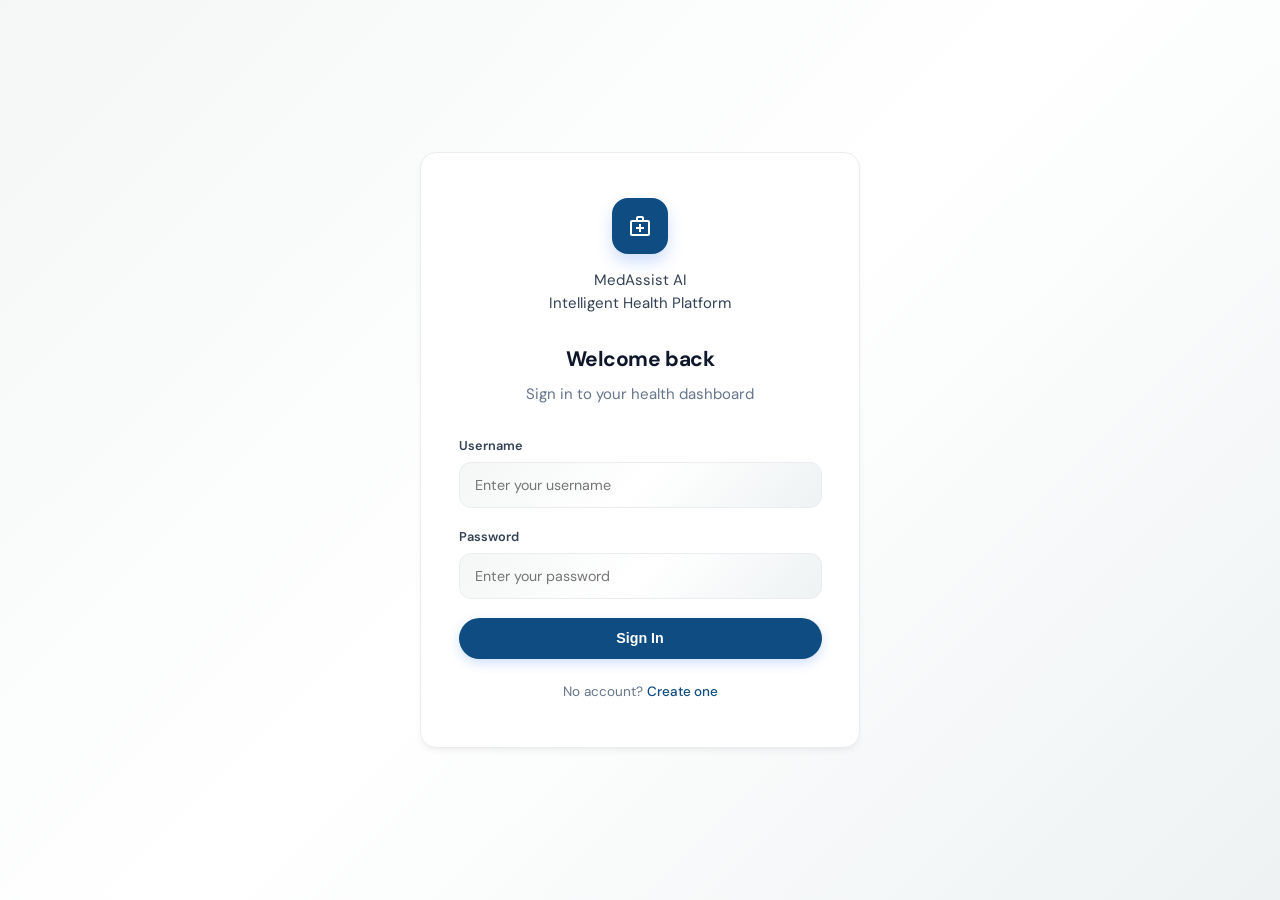
==== commit 54bd1c77: "changed ui icons" ====
--- a/frontend/index.html
+++ b/frontend/index.html
@@ -6,6 +6,7 @@
   <title>MedAssist AI — Intelligent Health Platform</title>
   <link rel="stylesheet" href="style.css" />
   <link rel="preconnect" href="https://fonts.googleapis.com" />
+  <link href="https://fonts.googleapis.com/css2?family=Material+Symbols+Outlined" rel="stylesheet" />
   <link href="https://fonts.googleapis.com/css2?family=DM+Sans:wght@300;400;500;600&family=Sora:wght@400;600;700&display=swap" rel="stylesheet" />
 </head>
 <body>
@@ -22,7 +23,7 @@
 
   <div class="auth-card">
     <div class="auth-logo">
-      <div class="auth-logo-icon">⚕</div>
+      <div class="auth-logo-icon"><span class="material-symbols-outlined">medical_services</span></div>
       <div>
         <div class="auth-logo-title">MedAssist AI</div>
         <div class="auth-logo-sub">Intelligent Health Platform</div>
@@ -78,7 +79,7 @@
   <!-- SIDEBAR -->
   <aside id="sidebar" class="sidebar">
     <div class="sidebar-logo">
-      <div class="sidebar-logo-icon">⚕</div>
+      <div class="sidebar-logo-icon"><span class="material-symbols-outlined">medical_services</span></div>
       <div class="sidebar-logo-text">
         <span class="sidebar-logo-title">MedAssist AI</span>
         <span class="sidebar-logo-sub">Your AI Health Companion</span>
@@ -87,46 +88,46 @@
 
     <nav class="sidebar-nav">
       <a href="#" class="nav-item active" data-section="dashboard" onclick="showSection('dashboard')">
-        <span class="nav-icon">🏠</span> Dashboard
+        <span class="nav-icon"><span class="material-symbols-outlined">home</span></span> Dashboard
       </a>
 
       <div class="nav-section-label">HEALTH MANAGEMENT</div>
       <a href="#" class="nav-item" data-section="profile" onclick="showSection('profile')">
-        <span class="nav-icon">👤</span> My Profile
+        <span class="nav-icon"><span class="material-symbols-outlined">person</span></span> My Profile
       </a>
       <a href="#" class="nav-item" data-section="diseases" onclick="showSection('diseases')">
-        <span class="nav-icon">♡</span> Conditions
+        <span class="nav-icon"><span class="material-symbols-outlined">favorite</span></span> Conditions
       </a>
       <a href="#" class="nav-item" data-section="medications" onclick="showSection('medications')">
-        <span class="nav-icon">💊</span> Medications
+        <span class="nav-icon"><span class="material-symbols-outlined">medication</span></span> Medications
       </a>
       <a href="#" class="nav-item" data-section="reports" onclick="showSection('reports')">
-        <span class="nav-icon">📄</span> Reports
+        <span class="nav-icon"><span class="material-symbols-outlined">description</span></span> Reports
       </a>
 
       <div class="nav-section-label">AI HEALTH TOOLS</div>
       <a href="#" class="nav-item" data-section="med-analyzer" onclick="showSection('med-analyzer')">
-        <span class="nav-icon">🔑</span> Medication Checker
+        <span class="nav-icon"><span class="material-symbols-outlined">health_and_safety</span></span> Medication Checker
       </a>
       <a href="#" class="nav-item" data-section="side-effects" onclick="showSection('side-effects')">
-        <span class="nav-icon">🛡️</span> Side Effects
+        <span class="nav-icon"><span class="material-symbols-outlined">shield</span></span> Side Effects
       </a>
       <a href="#" class="nav-item" data-section="alternatives" onclick="showSection('alternatives')">
-        <span class="nav-icon">⇄</span> Alternatives
+        <span class="nav-icon"><span class="material-symbols-outlined">swap_horiz</span></span> Alternatives
       </a>
       <a href="#" class="nav-item" data-section="nutrition" onclick="showSection('nutrition')">
-        <span class="nav-icon">🍎</span> Nutrition Advisor
+        <span class="nav-icon"><span class="material-symbols-outlined">nutrition</span></span> Nutrition Advisor
       </a>
       <a href="#" class="nav-item" data-section="chat" onclick="showSection('chat')">
-        <span class="nav-icon">💬</span> AI Health Assistant
+        <span class="nav-icon"><span class="material-symbols-outlined">chat</span></span> AI Health Assistant
       </a>
 
       <div class="nav-section-label">HISTORY & REPORTS</div>
       <a href="#" class="nav-item" data-section="history" onclick="showSection('history')">
-        <span class="nav-icon">🕒</span> History
+        <span class="nav-icon"><span class="material-symbols-outlined">history</span></span> History
       </a>
       <a href="#" class="nav-item" data-section="ocr" onclick="showSection('ocr')">
-        <span class="nav-icon">📥</span> Export & Reports
+        <span class="nav-icon"><span class="material-symbols-outlined">upload_file</span></span> Export & Reports
       </a>
     </nav>
 
@@ -137,10 +138,10 @@
           <div id="sidebar-username" class="sidebar-user-name">User</div>
           <div class="sidebar-user-role">Patient</div>
         </div>
-        <div class="sidebar-user-arrow">⌄</div>
+        <div class="sidebar-user-arrow"><span class="material-symbols-outlined" style="font-size:18px">expand_more</span></div>
       </div>
       <button class="btn-logout" onclick="handleLogout()">
-        <span class="nav-icon">🚪</span> Sign Out
+        <span class="nav-icon"><span class="material-symbols-outlined">logout</span></span> Sign Out
       </button>
     </div>
   </aside>
@@ -154,12 +155,12 @@
       </div>
       <div class="topbar-right">
         <div class="search-bar">
-          <span class="search-icon">🔍</span>
+          <span class="search-icon"><span class="material-symbols-outlined">search</span></span>
           <input type="text" placeholder="Search medicines, conditions..." />
         </div>
         <div class="topbar-actions">
           <button class="notif-btn">
-            🔔<span class="notif-badge"></span>
+            <span class="material-symbols-outlined">notifications</span><span class="notif-badge"></span>
           </button>
           <img src="https://ui-avatars.com/api/?name=IP&background=155eef&color=fff" alt="User" class="topbar-avatar" id="topbar-avatar-img" />
           <span id="topbar-username" class="topbar-user hidden"></span>
@@ -178,7 +179,7 @@
         <div id="dashboard-stats" class="stats-grid">
           <div class="stat-card stat-blue">
             <div class="stat-header">
-              <div class="stat-icon">♡</div>
+              <div class="stat-icon"><span class="material-symbols-outlined">favorite</span></div>
               <div class="stat-title">Conditions</div>
             </div>
             <div class="stat-number" id="stat-diseases">—</div>
@@ -186,7 +187,7 @@
           </div>
           <div class="stat-card stat-green">
             <div class="stat-header">
-              <div class="stat-icon">✦</div>
+              <div class="stat-icon"><span class="material-symbols-outlined">medication_liquid</span></div>
               <div class="stat-title">Medications</div>
             </div>
             <div class="stat-number" id="stat-meds">—</div>
@@ -194,7 +195,7 @@
           </div>
           <div class="stat-card stat-purple">
             <div class="stat-header">
-              <div class="stat-icon">⊡</div>
+              <div class="stat-icon"><span class="material-symbols-outlined">document_scanner</span></div>
               <div class="stat-title">Reports Uploaded</div>
             </div>
             <div class="stat-number" id="stat-reports">—</div>
@@ -202,7 +203,7 @@
           </div>
           <div class="stat-card stat-orange">
             <div class="stat-header">
-              <div class="stat-icon">⚡</div>
+              <div class="stat-icon"><span class="material-symbols-outlined">bolt</span></div>
               <div class="stat-title">Analyses Done</div>
             </div>
             <div class="stat-number" id="stat-analyses">—</div>
@@ -215,7 +216,7 @@
           <div class="card health-score-card">
             <div class="health-score-header">
               <h3>Health Score</h3>
-              <span style="color:var(--gray)">ⓘ</span>
+              <span style="color:var(--gray)"><span class="material-symbols-outlined">info</span></span>
             </div>
             <div class="score-circle">
               <div class="score-inner">
@@ -227,23 +228,23 @@
             <p class="score-text mt-3">You're doing great! Keep it up.</p>
             <div class="habits-row mt-4">
               <div class="habit-item">
-                <div class="habit-icon">✓</div>
+                <div class="habit-icon"><span class="material-symbols-outlined">check_circle</span></div>
                 <div class="habit-label">Take medications on time</div>
               </div>
               <div class="habit-item">
-                <div class="habit-icon">✓</div>
+                <div class="habit-icon"><span class="material-symbols-outlined">check_circle</span></div>
                 <div class="habit-label">Eat nutritious meals</div>
               </div>
               <div class="habit-item">
-                <div class="habit-icon">✓</div>
+                <div class="habit-icon"><span class="material-symbols-outlined">check_circle</span></div>
                 <div class="habit-label">Stay hydrated</div>
               </div>
               <div class="habit-item">
-                <div class="habit-icon">✓</div>
+                <div class="habit-icon"><span class="material-symbols-outlined">check_circle</span></div>
                 <div class="habit-label">Exercise regularly</div>
               </div>
             </div>
-            <button class="btn-light-blue mt-2" onclick="showSection('history')">📈 View full health insights →</button>
+            <button class="btn-light-blue mt-2" onclick="showSection('history')"><span class="material-symbols-outlined">trending_up</span> View full health insights →</button>
           </div>
 
           <!-- Profile Summary -->
@@ -261,12 +262,12 @@
             </div>
             <div class="profile-stats-list" id="dashboard-profile-details">
               <!-- JS fallback for the static look -->
-              <div class="p-stat"><div class="p-stat-label">⚖️ Weight</div><div class="p-stat-val">-- kg</div></div>
-              <div class="p-stat"><div class="p-stat-label">📏 Height</div><div class="p-stat-val">-- cm</div></div>
-              <div class="p-stat"><div class="p-stat-label">🩸 Blood Group</div><div class="p-stat-val">--</div></div>
-              <div class="p-stat"><div class="p-stat-label">⏱️ Last Updated</div><div class="p-stat-val">Today</div></div>
-            </div>
-            <button class="btn-light-blue mt-4" onclick="showSection('profile')">👤 View full profile →</button>
+              <div class="p-stat"><div class="p-stat-label"><span class="material-symbols-outlined" style="font-size:16px;">scale</span> Weight</div><div class="p-stat-val">-- kg</div></div>
+              <div class="p-stat"><div class="p-stat-label"><span class="material-symbols-outlined" style="font-size:16px;">height</span> Height</div><div class="p-stat-val">-- cm</div></div>
+              <div class="p-stat"><div class="p-stat-label"><span class="material-symbols-outlined" style="font-size:16px;">bloodtype</span> Blood Group</div><div class="p-stat-val">--</div></div>
+              <div class="p-stat"><div class="p-stat-label"><span class="material-symbols-outlined" style="font-size:16px;">schedule</span> Last Updated</div><div class="p-stat-val">Today</div></div>
+            </div>
+            <button class="btn-light-blue mt-4" onclick="showSection('profile')"><span class="material-symbols-outlined">person</span> View full profile →</button>
             <!-- Hidden container for JS to update so we don't break existing logic -->
             <div id="dashboard-profile" style="display:none;"></div>
           </div>
@@ -289,27 +290,27 @@
             <div class="card-header"><h3>Quick Actions</h3></div>
             <div class="quick-actions">
               <button class="qa-btn blue" onclick="showSection('med-analyzer')">
-                <div class="qa-icon">💊</div>
+                <div class="qa-icon"><span class="material-symbols-outlined">medication</span></div>
                 <div class="qa-text">Medication<br>Checker</div>
                 <div class="qa-arrow">→</div>
               </button>
               <button class="qa-btn green" onclick="showSection('side-effects')">
-                <div class="qa-icon">🛡️</div>
+                <div class="qa-icon"><span class="material-symbols-outlined">shield</span></div>
                 <div class="qa-text">Side Effects<br>Checker</div>
                 <div class="qa-arrow">→</div>
               </button>
               <button class="qa-btn purple" onclick="showSection('ocr')">
-                <div class="qa-icon">☁️</div>
+                <div class="qa-icon"><span class="material-symbols-outlined">cloud_upload</span></div>
                 <div class="qa-text">Upload<br>Report</div>
                 <div class="qa-arrow">→</div>
               </button>
               <button class="qa-btn orange" onclick="showSection('nutrition')">
-                <div class="qa-icon">🍎</div>
+                <div class="qa-icon"><span class="material-symbols-outlined">nutrition</span></div>
                 <div class="qa-text">Nutrition<br>Advisor</div>
                 <div class="qa-arrow">→</div>
               </button>
               <button class="qa-btn teal" onclick="showSection('chat')">
-                <div class="qa-icon">🤖</div>
+                <div class="qa-icon"><span class="material-symbols-outlined">robot_2</span></div>
                 <div class="qa-text">AI Health<br>Assistant</div>
                 <div class="qa-arrow">→</div>
               </button>
@@ -470,7 +471,7 @@
         </div>
         <div class="card">
           <div class="upload-zone" id="upload-zone" onclick="document.getElementById('ocr-file').click()">
-            <div class="upload-icon">⊡</div>
+            <div class="upload-icon"><span class="material-symbols-outlined">document_scanner</span></div>
             <div class="upload-title">Drop your file here</div>
             <div class="upload-sub">PDF, PNG, JPG, JPEG — Max 20MB</div>
             <button class="btn btn-outline mt-2">Choose File</button>
@@ -511,7 +512,7 @@
             <textarea id="ma-medicines" rows="4" placeholder="Paracetamol&#10;Ibuprofen&#10;Aspirin"></textarea>
           </div>
           <button class="btn btn-primary" onclick="analyzeMedications()">
-            <span id="ma-btn-text">⚡ Analyze Safety</span>
+            <span id="ma-btn-text"><span class="material-symbols-outlined">bolt</span> Analyze Safety</span>
           </button>
         </div>
 
@@ -530,7 +531,7 @@
             <input type="text" id="se-medicine" placeholder="e.g. Metformin, Aspirin, Omeprazole" />
           </div>
           <button class="btn btn-primary" onclick="analyzeSideEffects()">
-            <span id="se-btn-text">◈ Get Side Effects</span>
+            <span id="se-btn-text"><span class="material-symbols-outlined">medical_information</span> Get Side Effects</span>
           </button>
         </div>
 
@@ -549,7 +550,7 @@
             <input type="text" id="alt-medicine" placeholder="e.g. Ibuprofen, Metoprolol, Atorvastatin" />
           </div>
           <button class="btn btn-primary" onclick="analyzeAlternatives()">
-            <span id="alt-btn-text">↔ Find Alternatives</span>
+            <span id="alt-btn-text"><span class="material-symbols-outlined">swap_horiz</span> Find Alternatives</span>
           </button>
         </div>
 
@@ -565,10 +566,10 @@
         <div class="card">
           <p>Your personalized nutrition plan is based on your saved profile, conditions, and medications.</p>
           <div class="disclaimer-box">
-            ⚠️ <strong>Educational guidance only.</strong> This is not a substitute for professional dietitian advice.
+            <span class="material-symbols-outlined" style="font-size:18px;vertical-align:bottom;">warning</span> <strong>Educational guidance only.</strong> This is not a substitute for professional dietitian advice.
           </div>
           <button class="btn btn-primary mt-3" onclick="analyzeNutrition()">
-            <span id="nut-btn-text">❋ Generate My Nutrition Plan</span>
+            <span id="nut-btn-text"><span class="material-symbols-outlined">eco</span> Generate My Nutrition Plan</span>
           </button>
         </div>
 
@@ -584,7 +585,7 @@
         <div class="chat-container card">
           <div class="chat-messages" id="chat-messages">
             <div class="chat-welcome">
-              <div class="chat-welcome-icon">◉</div>
+              <div class="chat-welcome-icon"><span class="material-symbols-outlined">smart_toy</span></div>
               <h3>Hello! I'm your AI health assistant.</h3>
               <p>Ask me about medications, side effects, drug interactions, or dietary advice.</p>
               <div class="chat-suggestions">
@@ -626,7 +627,7 @@
           <p class="text-muted mb-3">Your report will include your profile, conditions, medications, and recent analyses.</p>
           <div id="pdf-msg" class="form-message hidden"></div>
           <button class="btn btn-primary" onclick="generatePDF()">
-            <span id="pdf-btn-text">⊞ Generate PDF Report</span>
+            <span id="pdf-btn-text"><span class="material-symbols-outlined">picture_as_pdf</span> Generate PDF Report</span>
           </button>
         </div>
         <div class="card mt-4">
--- a/frontend/style.css
+++ b/frontend/style.css
@@ -4,15 +4,15 @@
 @import url('https://fonts.googleapis.com/css2?family=DM+Sans:wght@400;500;700&display=swap');
 
 :root {
-  --primary: #155eef;
-  --primary-light: #2e90fa;
-  --bg-gradient: linear-gradient(135deg, #e6f4ff 0%, #ffffff 50%, #f0fdfa 100%);
-  --sidebar-grad: linear-gradient(180deg, #dcfce7 0%, #bae6fd 50%, #7dd3fc 100%);
-  --sidebar-grad-fallback: #bae6fd;
+  --primary: #0f4c81; /* Classic Blue */
+  --primary-light: #1d70b8;
+  --bg-gradient: linear-gradient(135deg, #f4f7f6 0%, #ffffff 50%, #eef2f3 100%);
+  --sidebar-grad: linear-gradient(180deg, #ffffff 0%, #f8fafc 100%);
+  --sidebar-grad-fallback: #f8fafc;
   
-  --dark: #101828;
-  --dark-2: #344054;
-  --gray: #667085;
+  --dark: #0f172a;
+  --dark-2: #334155;
+  --gray: #64748b;
   --gray-light: #98a2b3;
   --border: #eaecf0;
   --white: #ffffff;
@@ -24,10 +24,11 @@
   --grad-orange: linear-gradient(135deg, #fbbf24 0%, #d97706 100%);
   --grad-teal: linear-gradient(135deg, #2dd4bf 0%, #0d9488 100%);
 
-  --radius: 24px;
-  --radius-sm: 16px;
-  --radius-xs: 12px;
-  --shadow: 0 10px 25px -5px rgba(0, 0, 0, 0.04), 0 8px 10px -6px rgba(0, 0, 0, 0.01);
+  --radius: 16px;
+  --radius-sm: 12px;
+  --radius-xs: 8px;
+  --shadow: 0 4px 6px -1px rgba(0, 0, 0, 0.05), 0 2px 4px -2px rgba(0, 0, 0, 0.025);
+  --shadow-hover: 0 10px 15px -3px rgba(0, 0, 0, 0.08), 0 4px 6px -4px rgba(0, 0, 0, 0.04);
   --font-main: 'DM Sans', sans-serif;
   
   --sidebar-w: 280px;
@@ -45,8 +46,15 @@
   overflow-x: hidden;
 }
 .hidden { display: none !important; }
-a { color: var(--primary); text-decoration: none; font-weight: 500; }
-a:hover { text-decoration: underline; }
+a { color: var(--primary); text-decoration: none; font-weight: 500; transition: color 0.2s; }
+a:hover { color: var(--primary-light); }
+
+/* Material Symbols Adjustments */
+.material-symbols-outlined {
+  vertical-align: middle;
+  line-height: 1;
+  font-size: 1.25rem;
+}
 
 h1, h2, h3, h4 { color: var(--dark); font-weight: 700; letter-spacing: -0.02em; }
 h1 { font-size: 1.8rem; }
@@ -79,11 +87,11 @@
 }
 .sidebar-logo-icon {
   width: 42px; height: 42px;
-  background: var(--white);
-  border-radius: 14px;
+  background: var(--primary);
+  border-radius: 12px;
   display: flex; align-items: center; justify-content: center;
-  font-size: 1.5rem; color: var(--primary);
-  box-shadow: 0 4px 12px rgba(21, 94, 239, 0.15);
+  color: var(--white);
+  box-shadow: 0 4px 12px rgba(15, 76, 129, 0.2);
 }
 .sidebar-logo-text { display: flex; flex-direction: column; }
 .sidebar-logo-title { font-weight: 700; font-size: 1.25rem; color: var(--dark); line-height: 1.2; }
@@ -113,12 +121,12 @@
 }
 .nav-item:hover { background: rgba(255,255,255,0.4); color: var(--dark); }
 .nav-item.active {
-  background: var(--white);
-  color: var(--primary);
-  font-weight: 700;
-  box-shadow: 0 4px 12px rgba(0,0,0,0.05);
-}
-.nav-icon { width: 24px; text-align: center; font-size: 1.1rem; }
+  background: var(--primary);
+  color: var(--white);
+  font-weight: 600;
+  box-shadow: 0 4px 12px rgba(15, 76, 129, 0.2);
+}
+.nav-icon { width: 24px; text-align: center; display: inline-flex; align-items: center; justify-content: center; }
 
 .sidebar-footer { margin-top: auto; padding-top: 1rem; }
 .sidebar-user {
@@ -236,7 +244,11 @@
   border-radius: var(--radius);
   padding: 1.5rem;
   box-shadow: var(--shadow);
-  border: 1px solid rgba(255,255,255,0.8);
+  border: 1px solid var(--border);
+  transition: box-shadow 0.2s ease, transform 0.2s ease;
+}
+.card:hover {
+  box-shadow: var(--shadow-hover);
 }
 .card-header {
   display: flex; justify-content: space-between; align-items: center;
@@ -370,9 +382,10 @@
 }
 .qa-btn:hover { transform: translateY(-3px); box-shadow: var(--shadow); }
 .qa-icon {
-  width: 48px; height: 48px; border-radius: 14px;
-  display: flex; align-items: center; justify-content: center; font-size: 1.5rem;
-}
+  width: 48px; height: 48px; border-radius: 12px;
+  display: flex; align-items: center; justify-content: center;
+}
+.qa-icon .material-symbols-outlined { font-size: 1.75rem; }
 .qa-text { font-size: 0.75rem; font-weight: 600; color: var(--dark-2); text-align: center; line-height: 1.2; }
 .qa-arrow { margin-top: 0.25rem; font-size: 1rem; color: var(--gray-light); }
 .qa-btn.blue .qa-icon { background: #eff6ff; color: #3b82f6; }
@@ -383,7 +396,9 @@
 
 /* Health Tip */
 .health-tip {
-  background: var(--sidebar-grad);
+  background: var(--white);
+  border: 1px solid var(--border);
+  box-shadow: var(--shadow);
   border-radius: var(--radius);
   padding: 1.5rem;
   position: relative;
@@ -391,7 +406,9 @@
   display: flex; flex-direction: column; justify-content: space-between;
 }
 .health-tip::before {
-  content: "“"; position: absolute; top: 10px; left: 15px; font-size: 4rem; color: rgba(255,255,255,0.4); font-family: serif; line-height: 1;
+  content: "lightbulb"; 
+  font-family: 'Material Symbols Outlined';
+  position: absolute; top: -10px; right: -10px; font-size: 8rem; color: rgba(15, 76, 129, 0.05); line-height: 1;
 }
 .health-tip h3 { color: var(--dark); font-size: 1.1rem; margin-bottom: 0.75rem; z-index: 2; position: relative; }
 .health-tip p { font-size: 0.85rem; color: var(--dark-2); line-height: 1.6; margin-left: 2rem; z-index: 2; position: relative; max-width: 60%; }
@@ -437,8 +454,9 @@
 
 /* Lists */
 .items-list { display: flex; flex-direction: column; gap: 0.75rem; }
-.item-row { display: flex; align-items: center; gap: 1rem; padding: 1rem; background: var(--white); border-radius: var(--radius-sm); border: 1px solid var(--border); }
-.item-icon { width: 42px; height: 42px; border-radius: 12px; display: flex; align-items: center; justify-content: center; font-size: 1.2rem; background: #eff6ff; color: var(--primary); }
+.item-row { display: flex; align-items: center; gap: 1rem; padding: 1rem; background: var(--white); border-radius: var(--radius-sm); border: 1px solid var(--border); transition: transform 0.2s; }
+.item-row:hover { transform: translateY(-1px); box-shadow: var(--shadow); }
+.item-icon { width: 42px; height: 42px; border-radius: 10px; display: flex; align-items: center; justify-content: center; background: #f1f5f9; color: var(--primary); }
 .item-body { flex: 1; }
 .item-title { font-weight: 600; color: var(--dark); }
 .item-subtitle { font-size: 0.85rem; color: var(--gray); }
